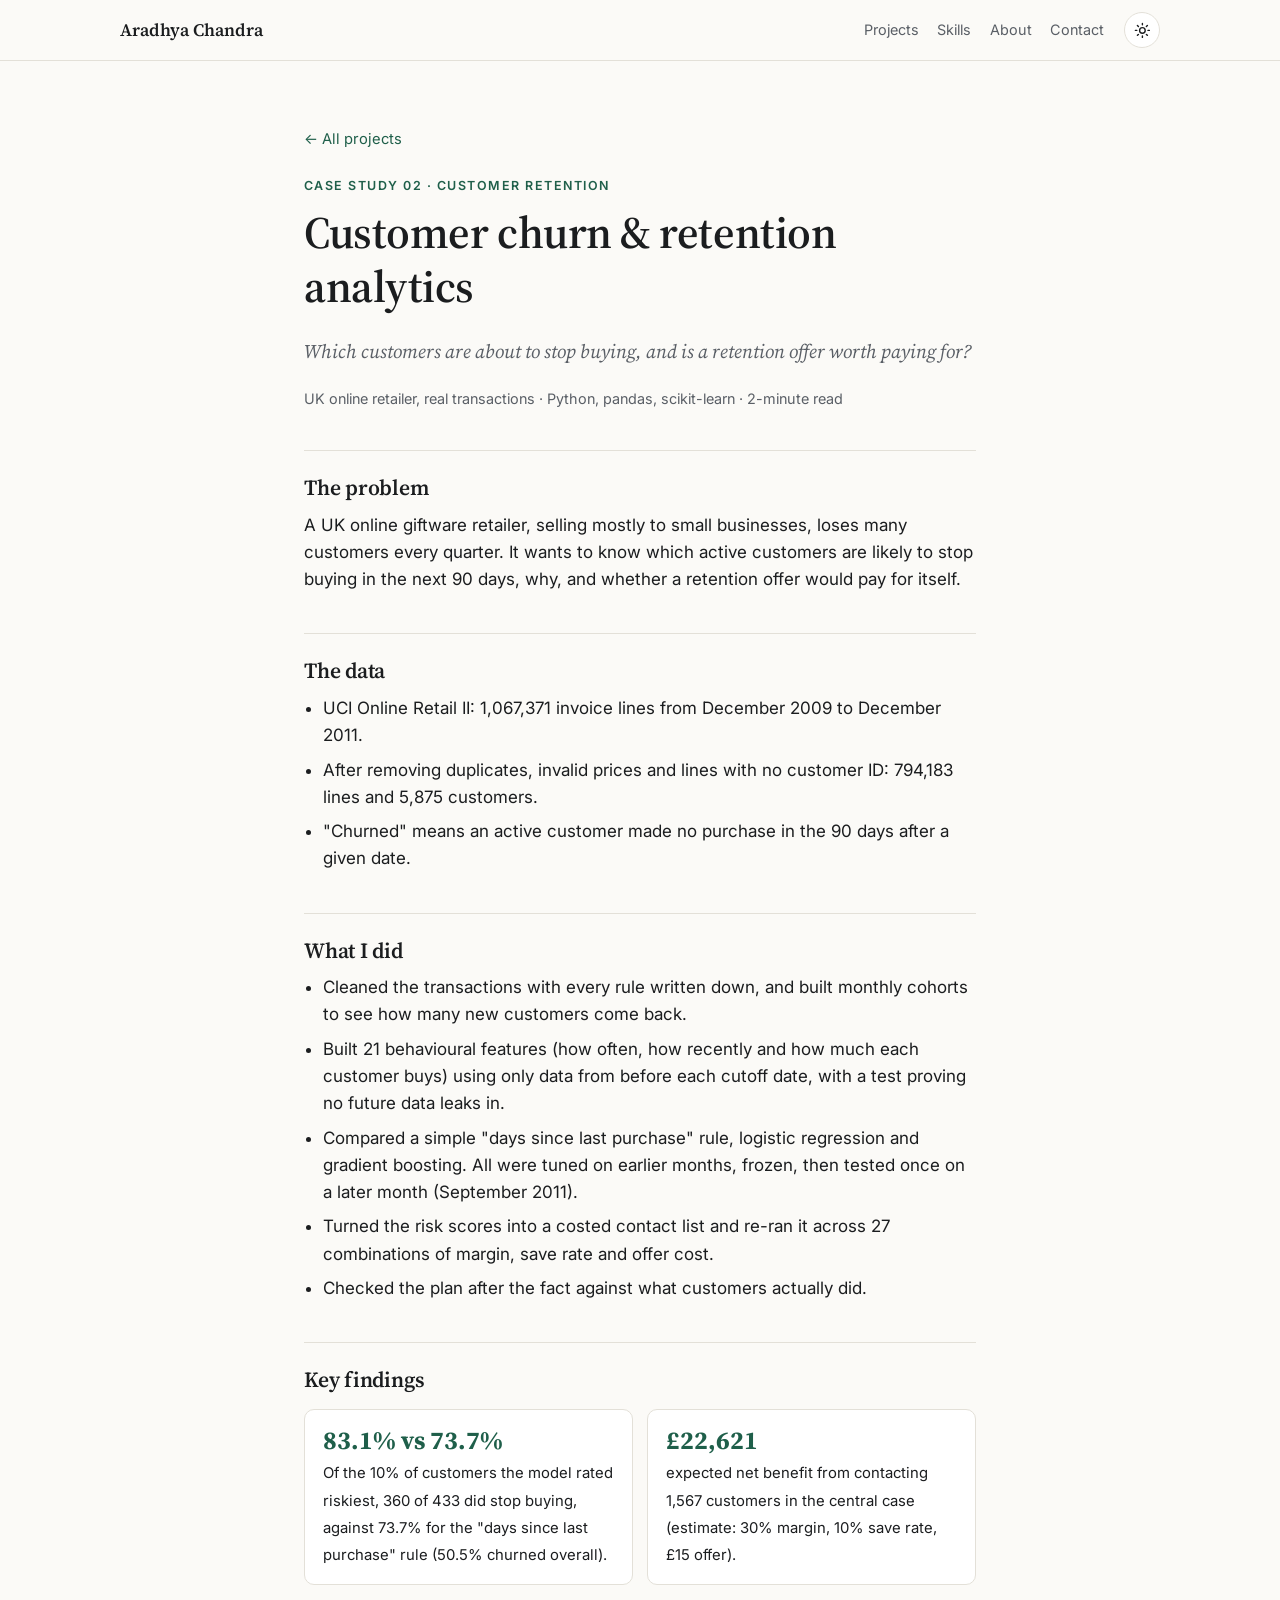
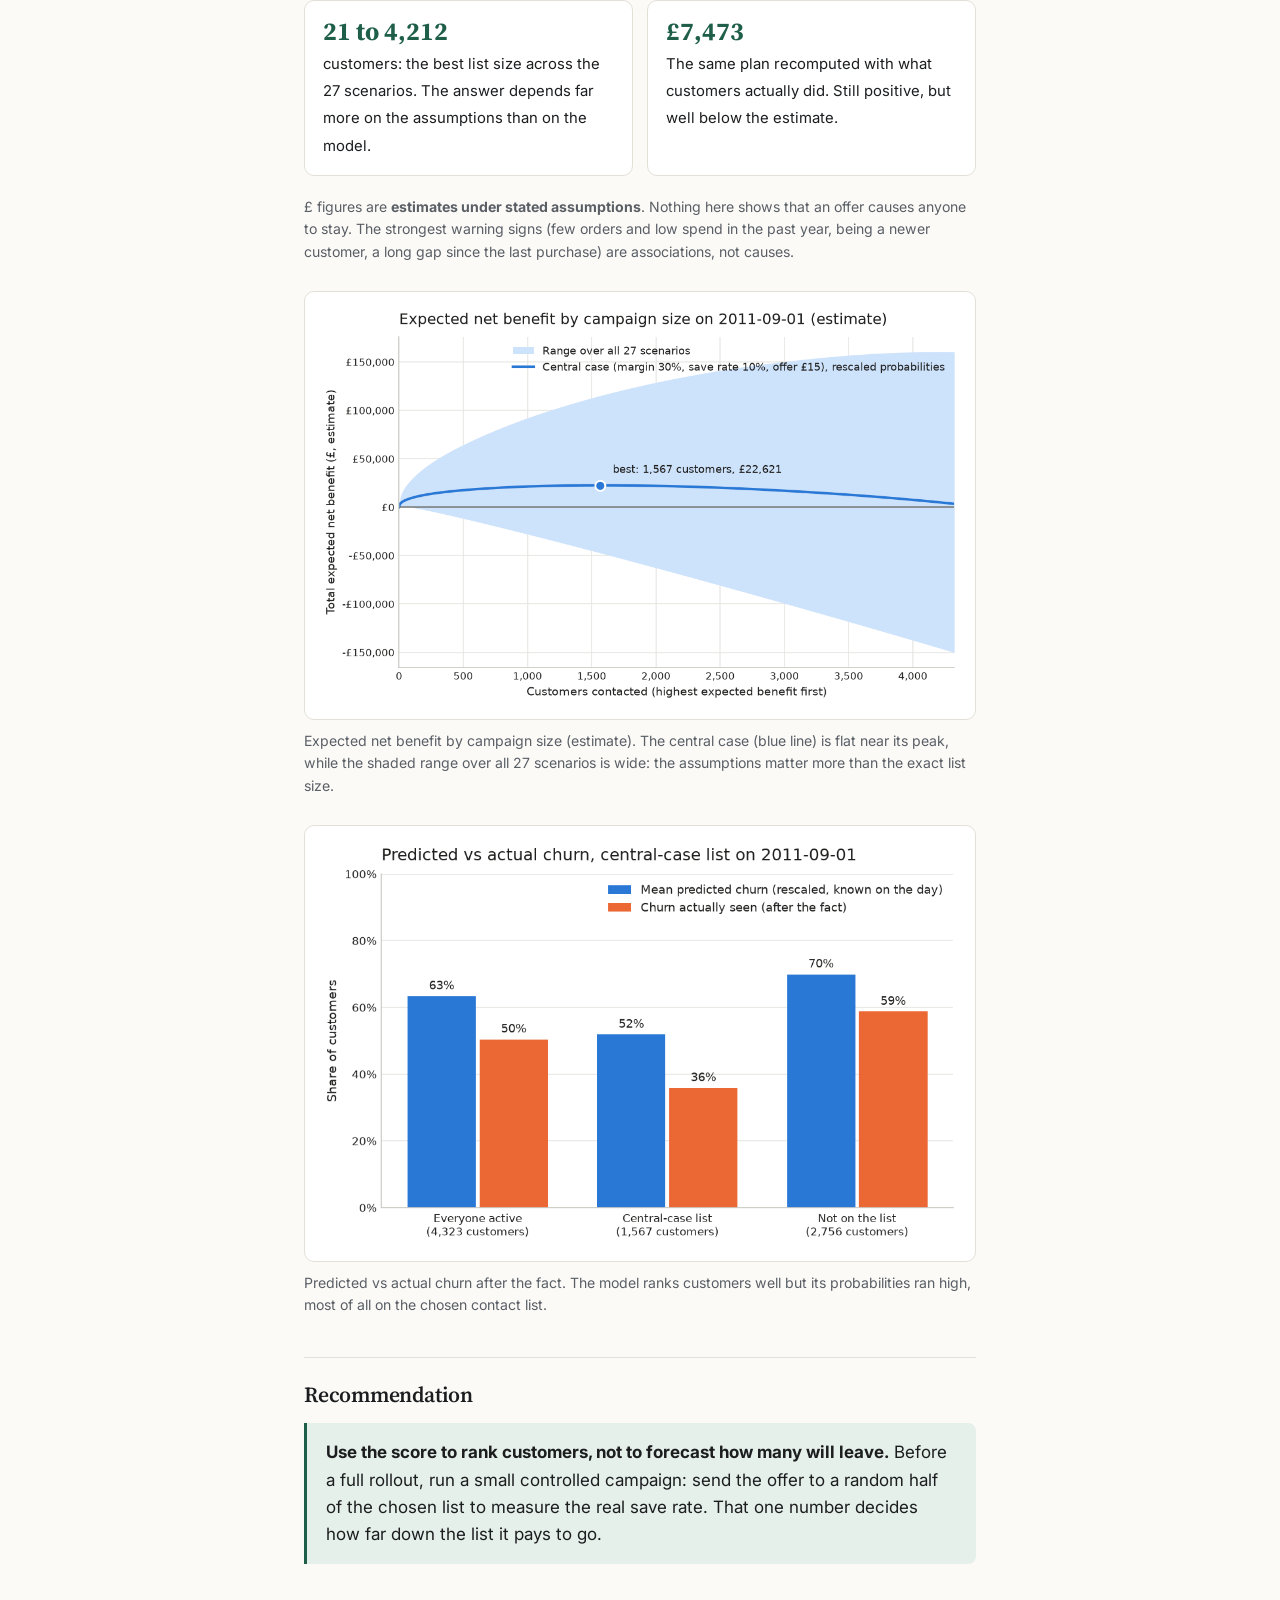
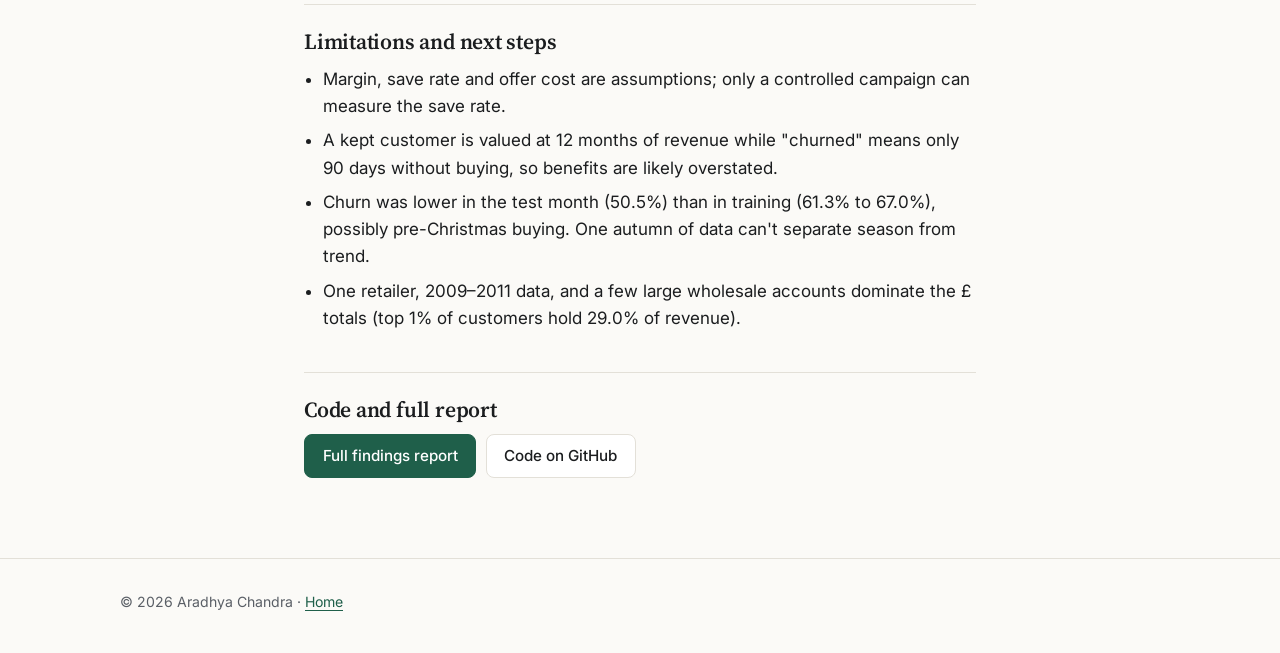
==== projects/customer-churn.html @ ba4d38e4 "Build portfolio site: home page, three case studies, link preview Static HTML/CSS/JS with light/dark" ====
<!doctype html>
<html lang="en">
<head>
  <meta charset="utf-8">
  <meta name="viewport" content="width=device-width, initial-scale=1">
  <title>Customer Churn &amp; Retention · Aradhya Chandra</title>
  <meta name="description" content="Case study: predicting which customers of a UK online retailer stop buying, and costing a retention campaign under stated assumptions.">
  <link rel="canonical" href="https://aradhyachandra.github.io/projects/customer-churn.html">
  <meta property="og:type" content="article">
  <meta property="og:site_name" content="Aradhya Chandra">
  <meta property="og:title" content="Customer churn &amp; retention analytics · Aradhya Chandra">
  <meta property="og:description" content="Which customers are about to stop buying, and is a retention offer worth paying for?">
  <meta property="og:url" content="https://aradhyachandra.github.io/projects/customer-churn.html">
  <meta property="og:image" content="https://aradhyachandra.github.io/assets/img/og-image.png">
  <meta property="og:image:width" content="1200">
  <meta property="og:image:height" content="630">
  <meta name="twitter:card" content="summary_large_image">
  <meta name="twitter:image" content="https://aradhyachandra.github.io/assets/img/og-image.png">
  <link rel="icon" href="/favicon.svg" type="image/svg+xml">
  <link rel="icon" href="/favicon-32.png" sizes="32x32" type="image/png">
  <link rel="apple-touch-icon" href="/apple-touch-icon.png">
  <meta name="theme-color" content="#1f5f4a">
  <link rel="preconnect" href="https://fonts.googleapis.com">
  <link rel="preconnect" href="https://fonts.gstatic.com" crossorigin>
  <link href="https://fonts.googleapis.com/css2?family=Inter:wght@400;500;600&family=Source+Serif+4:ital,opsz,wght@0,8..60,600;1,8..60,400&display=swap" rel="stylesheet">
  <link rel="stylesheet" href="/assets/css/style.css">
  <script src="/assets/js/main.js"></script>
</head>
<body>
<a class="skip" href="#main">Skip to content</a>
<header class="site-header">
  <div class="wrap">
    <a class="brand" href="/">Aradhya Chandra</a>
    <nav class="nav" aria-label="Main">
      <a href="/#projects">Projects</a>
      <a href="/#skills">Skills</a>
      <a href="/#about">About</a>
      <a href="/#contact">Contact</a>
    </nav>
    <button class="theme-toggle" type="button" aria-label="Switch colour theme">
      <svg class="sun" viewBox="0 0 24 24" fill="none" stroke="currentColor" stroke-width="2" stroke-linecap="round" aria-hidden="true"><circle cx="12" cy="12" r="4"/><path d="M12 2v2M12 20v2M4.9 4.9l1.4 1.4M17.7 17.7l1.4 1.4M2 12h2M20 12h2M4.9 19.1l1.4-1.4M17.7 6.3l1.4-1.4"/></svg>
      <svg class="moon" viewBox="0 0 24 24" fill="none" stroke="currentColor" stroke-width="2" stroke-linecap="round" stroke-linejoin="round" aria-hidden="true"><path d="M21 12.8A9 9 0 1 1 11.2 3a7 7 0 0 0 9.8 9.8z"/></svg>
    </button>
  </div>
</header>

<main id="main" class="case">
  <article class="wrap">
    <a class="back" href="/#projects">← All projects</a>
    <p class="eyebrow">Case study 02 · Customer retention</p>
    <h1>Customer churn &amp; retention analytics</h1>
    <p class="question">Which customers are about to stop buying, and is a retention offer worth paying for?</p>
    <p class="meta">UK online retailer, real transactions · Python, pandas, scikit-learn · 2-minute read</p>

    <h2>The problem</h2>
    <p>A UK online giftware retailer, selling mostly to small businesses, loses many customers every quarter. It wants to know which active customers are likely to stop buying in the next 90 days, why, and whether a retention offer would pay for itself.</p>

    <h2>The data</h2>
    <ul>
      <li>UCI Online Retail II: 1,067,371 invoice lines from December 2009 to December 2011.</li>
      <li>After removing duplicates, invalid prices and lines with no customer ID: 794,183 lines and 5,875 customers.</li>
      <li>"Churned" means an active customer made no purchase in the 90 days after a given date.</li>
    </ul>

    <h2>What I did</h2>
    <ul>
      <li>Cleaned the transactions with every rule written down, and built monthly cohorts to see how many new customers come back.</li>
      <li>Built 21 behavioural features (how often, how recently and how much each customer buys) using only data from before each cutoff date, with a test proving no future data leaks in.</li>
      <li>Compared a simple "days since last purchase" rule, logistic regression and gradient boosting. All were tuned on earlier months, frozen, then tested once on a later month (September 2011).</li>
      <li>Turned the risk scores into a costed contact list and re-ran it across 27 combinations of margin, save rate and offer cost.</li>
      <li>Checked the plan after the fact against what customers actually did.</li>
    </ul>

    <h2>Key findings</h2>
    <div class="findings">
      <div class="finding"><strong>83.1% vs 73.7%</strong><span>Of the 10% of customers the model rated riskiest, 360 of 433 did stop buying, against 73.7% for the "days since last purchase" rule (50.5% churned overall).</span></div>
      <div class="finding"><strong>£22,621</strong><span>expected net benefit from contacting 1,567 customers in the central case (estimate: 30% margin, 10% save rate, £15 offer).</span></div>
      <div class="finding"><strong>21 to 4,212</strong><span>customers: the best list size across the 27 scenarios. The answer depends far more on the assumptions than on the model.</span></div>
      <div class="finding"><strong>£7,473</strong><span>The same plan recomputed with what customers actually did. Still positive, but well below the estimate.</span></div>
    </div>
    <p class="note">£ figures are <strong>estimates under stated assumptions</strong>. Nothing here shows that an offer causes anyone to stay. The strongest warning signs (few orders and low spend in the past year, being a newer customer, a long gap since the last purchase) are associations, not causes.</p>

    <figure>
      <a class="frame" href="/assets/img/churn-net-benefit.png" title="Open full-size chart"><img src="/assets/img/churn-net-benefit.png" width="1082" height="675" alt="Line chart of expected net benefit against number of customers contacted. The central case peaks at 1,567 customers and £22,621 and is nearly flat around the peak; a shaded band for all 27 scenarios ranges from about minus £150,000 to plus £160,000." loading="lazy"></a>
      <figcaption>Expected net benefit by campaign size (estimate). The central case (blue line) is flat near its peak, while the shaded range over all 27 scenarios is wide: the assumptions matter more than the exact list size.</figcaption>
    </figure>

    <figure>
      <a class="frame" href="/assets/img/churn-predicted-vs-actual.png" title="Open full-size chart"><img src="/assets/img/churn-predicted-vs-actual.png" width="985" height="626" alt="Bar chart comparing predicted and actual churn. Everyone active: 63% predicted, 50% actual. Central-case contact list: 52% predicted, 36% actual. Not on the list: 70% predicted, 59% actual." loading="lazy"></a>
      <figcaption>Predicted vs actual churn after the fact. The model ranks customers well but its probabilities ran high, most of all on the chosen contact list.</figcaption>
    </figure>

    <h2>Recommendation</h2>
    <div class="callout">
      <p><strong>Use the score to rank customers, not to forecast how many will leave.</strong> Before a full rollout, run a small controlled campaign: send the offer to a random half of the chosen list to measure the real save rate. That one number decides how far down the list it pays to go.</p>
    </div>

    <h2>Limitations and next steps</h2>
    <ul>
      <li>Margin, save rate and offer cost are assumptions; only a controlled campaign can measure the save rate.</li>
      <li>A kept customer is valued at 12 months of revenue while "churned" means only 90 days without buying, so benefits are likely overstated.</li>
      <li>Churn was lower in the test month (50.5%) than in training (61.3% to 67.0%), possibly pre-Christmas buying. One autumn of data can't separate season from trend.</li>
      <li>One retailer, 2009–2011 data, and a few large wholesale accounts dominate the £ totals (top 1% of customers hold 29.0% of revenue).</li>
    </ul>

    <h2>Code and full report</h2>
    <div class="btns">
      <a class="btn btn-primary" href="https://github.com/aradhyachandra/customer-churn/blob/main/docs/REPORT.md" rel="noopener">Full findings report</a>
      <a class="btn" href="https://github.com/aradhyachandra/customer-churn" rel="noopener">Code on GitHub</a>
    </div>
  </article>
</main>

<footer class="site-footer">
  <div class="wrap">
    <p>© <span id="year">2026</span> Aradhya Chandra · <a href="/">Home</a></p>
  </div>
</footer>
</body>
</html>
---- assets/css/style.css ----
/* Aradhya Chandra — portfolio
   Colours live in the tokens below; change --accent to re-theme the site. */

:root {
  --bg: #fbfaf7;
  --surface: #ffffff;
  --text: #1b1d1f;
  --muted: #5a5f66;
  --border: #e3e0d8;
  --accent: #1f5f4a;
  --accent-soft: #e6f0eb;
  --on-accent: #ffffff;
  --shadow: 0 1px 2px rgba(20, 20, 20, .04), 0 4px 16px rgba(20, 20, 20, .04);
  --serif: "Source Serif 4", Georgia, "Times New Roman", serif;
  --sans: "Inter", system-ui, -apple-system, "Segoe UI", Roboto, sans-serif;
  --max: 68rem;
  --read: 42rem;
  color-scheme: light;
}

@media (prefers-color-scheme: dark) {
  :root:not([data-theme="light"]) {
    --bg: #141615;
    --surface: #1c1f1e;
    --text: #ecebe6;
    --muted: #a5aaa6;
    --border: #2f3432;
    --accent: #7fcbaa;
    --accent-soft: #1f2f29;
    --on-accent: #0f1a15;
    --shadow: none;
    color-scheme: dark;
  }
}
:root[data-theme="dark"] {
  --bg: #141615;
  --surface: #1c1f1e;
  --text: #ecebe6;
  --muted: #a5aaa6;
  --border: #2f3432;
  --accent: #7fcbaa;
  --accent-soft: #1f2f29;
  --on-accent: #0f1a15;
  --shadow: none;
  color-scheme: dark;
}

*, *::before, *::after { box-sizing: border-box; }
html { -webkit-text-size-adjust: 100%; scroll-behavior: smooth; scroll-padding-top: 4.5rem; }
@media (prefers-reduced-motion: reduce) { html { scroll-behavior: auto; } }
body {
  margin: 0;
  background: var(--bg);
  color: var(--text);
  font-family: var(--sans);
  font-size: 1.0625rem;
  line-height: 1.6;
  -webkit-font-smoothing: antialiased;
}
img { max-width: 100%; height: auto; display: block; }
a { color: var(--accent); text-underline-offset: .18em; text-decoration-thickness: 1px; }
a:hover { text-decoration-thickness: 2px; }
:focus-visible { outline: 3px solid var(--accent); outline-offset: 3px; border-radius: 4px; }

h1, h2, h3 { font-family: var(--serif); font-weight: 600; line-height: 1.2; letter-spacing: -.01em; margin: 0 0 .5em; }
h1 { font-size: clamp(2.25rem, 7vw, 3.75rem); }
h2 { font-size: clamp(1.6rem, 4.5vw, 2.1rem); }
h3 { font-size: 1.3rem; }
p { margin: 0 0 1em; }

.wrap { max-width: var(--max); margin: 0 auto; padding: 0 1rem; }
@media (min-width: 640px) { .wrap { padding: 0 1.5rem; } }

.skip { position: absolute; left: -999px; top: .5rem; background: var(--surface); padding: .5rem 1rem; z-index: 100; }
.skip:focus { left: .5rem; }

/* ---------- Header ---------- */
.site-header {
  position: sticky; top: 0; z-index: 50;
  background: color-mix(in srgb, var(--bg) 92%, transparent);
  backdrop-filter: saturate(1.4) blur(8px);
  -webkit-backdrop-filter: saturate(1.4) blur(8px);
  border-bottom: 1px solid var(--border);
}
.site-header .wrap { display: flex; align-items: center; gap: .75rem; height: 3.75rem; }
.brand { font-family: var(--serif); font-weight: 600; font-size: 1.1rem; color: var(--text); text-decoration: none; margin-right: auto; white-space: nowrap; }
.nav { display: flex; gap: .15rem; overflow-x: auto; scrollbar-width: none; }
.nav::-webkit-scrollbar { display: none; }
.nav a { color: var(--muted); text-decoration: none; font-size: .9rem; padding: .4rem .5rem; border-radius: 6px; white-space: nowrap; }
.nav a:hover { color: var(--text); background: var(--accent-soft); }
.theme-toggle {
  flex: none; width: 2.25rem; height: 2.25rem; border-radius: 50%;
  border: 1px solid var(--border); background: var(--surface); color: var(--text);
  display: grid; place-items: center; cursor: pointer; padding: 0;
}
.theme-toggle svg { width: 1.05rem; height: 1.05rem; }
.theme-toggle .moon { display: none; }
[data-theme-current="dark"] .theme-toggle .sun { display: none; }
[data-theme-current="dark"] .theme-toggle .moon { display: block; }
@media (max-width: 420px) { .brand { display: none; } .nav { margin-right: auto; } .nav a { padding: .4rem .4rem; font-size: .875rem; } }

/* ---------- Buttons ---------- */
.btns { display: flex; flex-wrap: wrap; gap: .6rem; }
.btn {
  display: inline-flex; align-items: center; gap: .45rem;
  padding: .7rem 1.1rem; min-height: 2.75rem; border-radius: 8px;
  border: 1px solid var(--border); background: var(--surface); color: var(--text);
  font: 500 .95rem/1 var(--sans); text-decoration: none;
}
.btn:hover { border-color: var(--accent); text-decoration: none; }
.btn-primary { background: var(--accent); border-color: var(--accent); color: var(--on-accent); }
.btn-primary:hover { filter: brightness(1.08); }
.btn svg { width: 1rem; height: 1rem; flex: none; }

/* ---------- Sections ---------- */
section { padding: 3.5rem 0; border-top: 1px solid var(--border); }
@media (min-width: 768px) { section { padding: 5rem 0; } }
.eyebrow { font: 600 .78rem/1 var(--sans); letter-spacing: .12em; text-transform: uppercase; color: var(--accent); margin-bottom: .9rem; }
.lede { color: var(--muted); max-width: var(--read); font-size: 1.05rem; }

/* Hero */
.hero { border-top: 0; padding: 3rem 0 3.5rem; }
@media (min-width: 768px) { .hero { padding: 6rem 0 5rem; } }
.hero .wrap { display: grid; gap: 1.75rem; align-items: center; }
@media (min-width: 768px) { .hero .wrap { grid-template-columns: auto 1fr; gap: 3rem; } }
.monogram {
  width: 5.5rem; height: 5.5rem; border-radius: 50%;
  display: grid; place-items: center;
  font: 600 1.9rem/1 var(--serif); color: var(--accent);
  background: var(--accent-soft); border: 1px solid var(--border);
}
@media (min-width: 768px) { .monogram { width: 8.5rem; height: 8.5rem; font-size: 2.9rem; } }
.hero h1 { margin-bottom: .2em; }
.headline { font-family: var(--serif); font-size: clamp(1.3rem, 3.6vw, 1.75rem); line-height: 1.35; margin-bottom: .6rem; max-width: 34rem; }
.subline { color: var(--muted); margin-bottom: 1.6rem; font-size: .98rem; }

/* Project cards */
.cards { display: grid; gap: 1.25rem; margin-top: 2rem; }
@media (min-width: 900px) { .cards { grid-template-columns: repeat(3, 1fr); } }
.card {
  background: var(--surface); border: 1px solid var(--border); border-radius: 12px;
  box-shadow: var(--shadow); padding: 1.5rem; display: flex; flex-direction: column;
}
.card .num { font: 600 .78rem/1 var(--sans); letter-spacing: .12em; text-transform: uppercase; color: var(--muted); margin-bottom: .8rem; }
.card h3 { font-size: 1.25rem; margin-bottom: .75rem; }
.card .question { font-family: var(--serif); font-style: italic; font-size: 1.05rem; color: var(--muted); margin-bottom: 1.1rem; }
.stat { border-left: 3px solid var(--accent); padding-left: .9rem; margin-bottom: 1.1rem; }
.stat strong { display: block; font-family: var(--serif); font-size: 1.9rem; line-height: 1.1; color: var(--accent); margin-bottom: .3rem; }
.stat span { font-size: .95rem; }
.tags { display: flex; flex-wrap: wrap; gap: .4rem; list-style: none; padding: 0; margin: 0 0 1.3rem; }
.tags li { font-size: .78rem; padding: .2rem .55rem; border-radius: 999px; background: var(--accent-soft); color: var(--text); }
.card-links { display: flex; flex-wrap: wrap; gap: 1.1rem; margin-top: auto; font-weight: 500; font-size: .95rem; }

/* Experience */
.timeline { list-style: none; margin: 2rem 0 0; padding: 0; max-width: var(--read); }
.timeline li { padding: 1.25rem 0; border-bottom: 1px solid var(--border); }
.timeline li:first-child { padding-top: 0; }
.timeline .role { font-weight: 600; }
.timeline .when { color: var(--muted); font-size: .9rem; display: block; margin-bottom: .35rem; }
.timeline p { margin: 0; color: var(--text); }

/* Skills */
.skills { display: grid; gap: 1.5rem 2.5rem; margin-top: 2rem; }
@media (min-width: 640px) { .skills { grid-template-columns: repeat(2, 1fr); } }
.skills h3 { font-family: var(--sans); font-size: .95rem; font-weight: 600; margin-bottom: .35rem; }
.skills p { color: var(--muted); margin: 0; }

/* About */
.about { display: grid; gap: 2rem; }
@media (min-width: 900px) { .about { grid-template-columns: 1.6fr 1fr; gap: 4rem; } }
.about-text p { max-width: var(--read); }
.edu { background: var(--surface); border: 1px solid var(--border); border-radius: 12px; padding: 1.4rem; align-self: start; }
.edu dt { font-size: .8rem; text-transform: uppercase; letter-spacing: .1em; color: var(--muted); }
.edu dd { margin: 0 0 .9rem; }
.edu dd:last-child { margin-bottom: 0; }

/* Contact */
.contact p { max-width: var(--read); }
.site-footer { border-top: 1px solid var(--border); padding: 2rem 0 2.5rem; color: var(--muted); font-size: .88rem; }
.site-footer p { margin: 0; }

/* ---------- Case-study pages ---------- */
.case { padding: 2.5rem 0 4rem; }
@media (min-width: 768px) { .case { padding: 4rem 0 5rem; } }
.case .wrap { max-width: calc(var(--read) + 3rem); }
.back { display: inline-block; font-size: .92rem; margin-bottom: 1.75rem; text-decoration: none; }
.back:hover { text-decoration: underline; }
.case h1 { font-size: clamp(1.9rem, 6vw, 2.8rem); }
.case .question { font-family: var(--serif); font-style: italic; font-size: 1.2rem; color: var(--muted); margin-bottom: 1.25rem; }
.meta { color: var(--muted); font-size: .9rem; margin-bottom: 2rem; }
.case h2 { font-size: 1.35rem; margin-top: 2.5rem; padding-top: 1.5rem; border-top: 1px solid var(--border); }
.case ul { padding-left: 1.2rem; margin: 0 0 1em; }
.case li { margin-bottom: .45rem; }
.findings { display: grid; gap: .9rem; margin: 1rem 0 1.25rem; }
@media (min-width: 640px) { .findings { grid-template-columns: repeat(2, 1fr); } }
.finding { background: var(--surface); border: 1px solid var(--border); border-radius: 10px; padding: 1rem 1.1rem; }
.finding strong { display: block; font-family: var(--serif); font-size: 1.6rem; line-height: 1.15; color: var(--accent); margin-bottom: .25rem; }
.finding span { font-size: .93rem; }
.callout { background: var(--accent-soft); border-left: 3px solid var(--accent); padding: 1rem 1.2rem; border-radius: 0 8px 8px 0; margin: 1rem 0; }
.callout p:last-child { margin: 0; }
.note { font-size: .88rem; color: var(--muted); }
figure { margin: 1.75rem 0; }
figure .frame { background: #ffffff; border: 1px solid var(--border); border-radius: 10px; padding: .75rem; }
figcaption { font-size: .88rem; color: var(--muted); margin-top: .6rem; }
a.frame { display: block; }
a.frame:hover { border-color: var(--accent); }
figcaption::after { content: " Tap the chart to enlarge."; }
@media (min-width: 900px) { figcaption::after { content: ""; } }
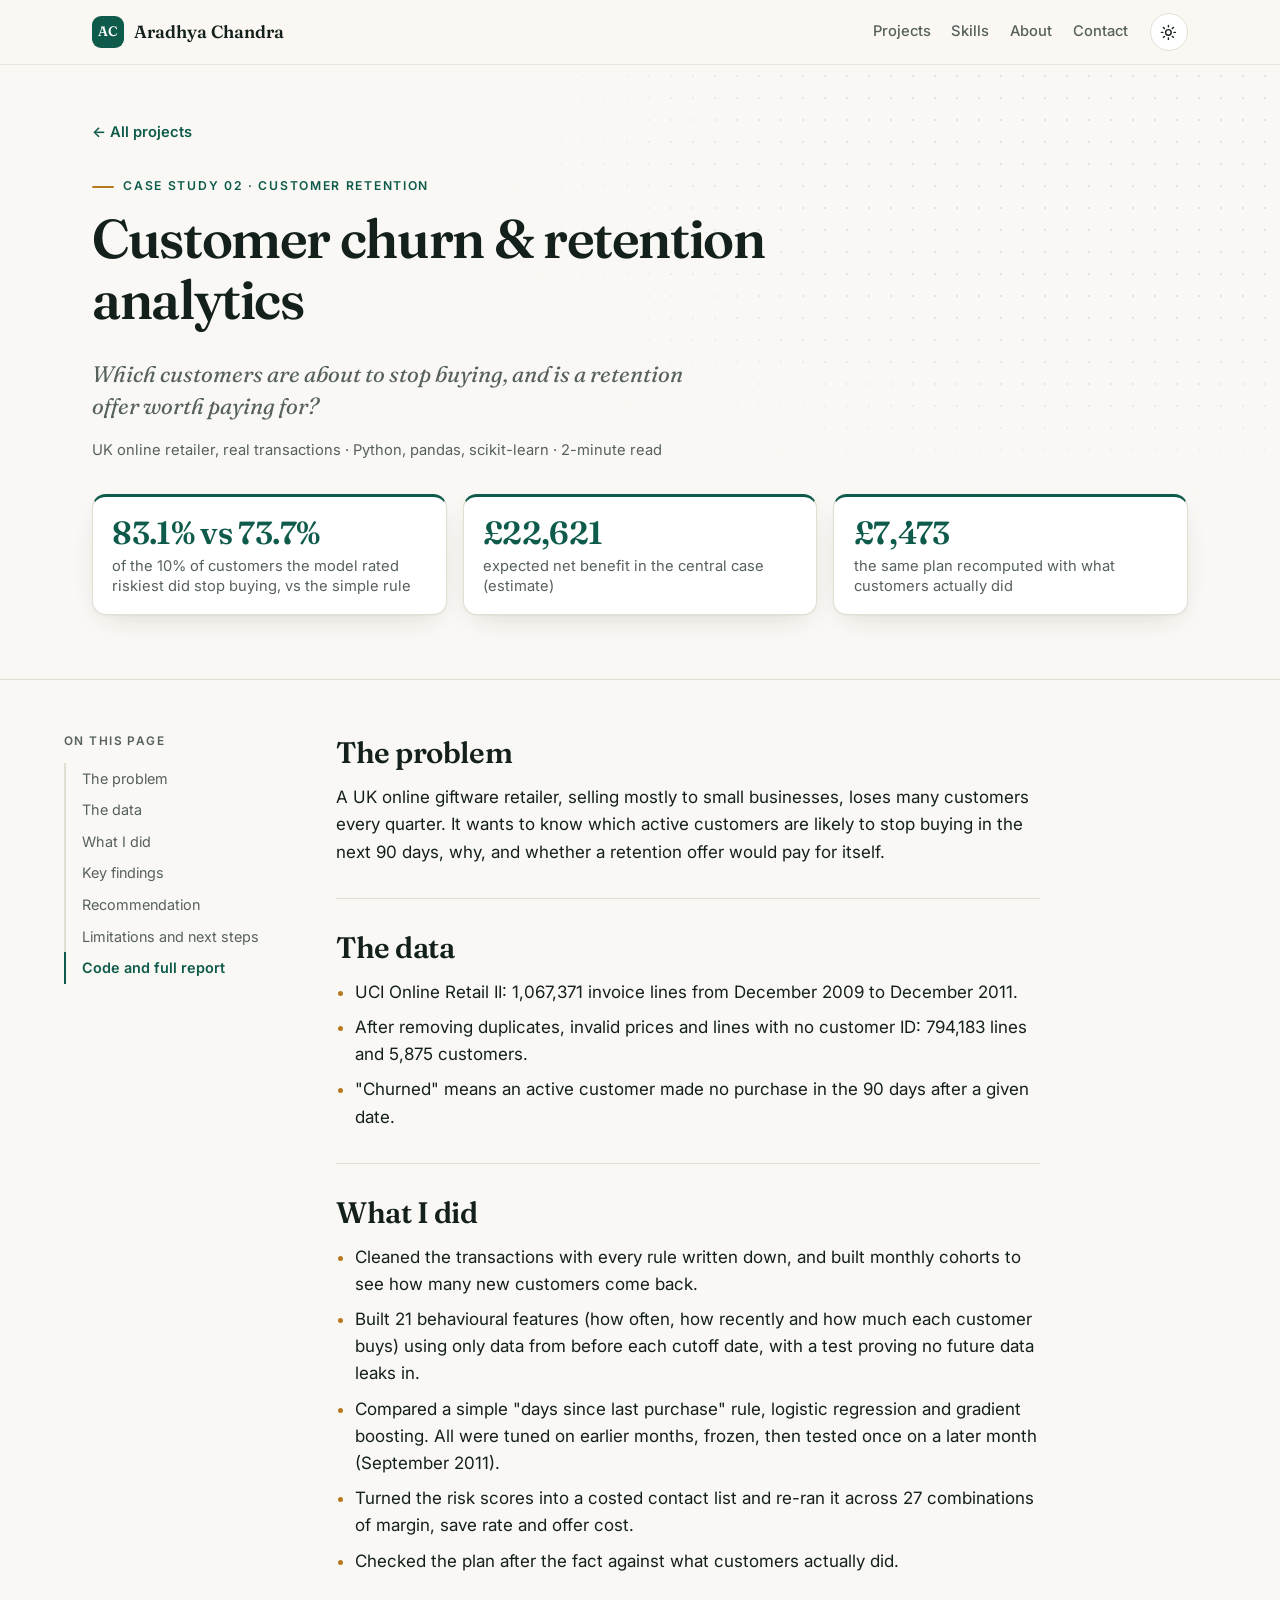
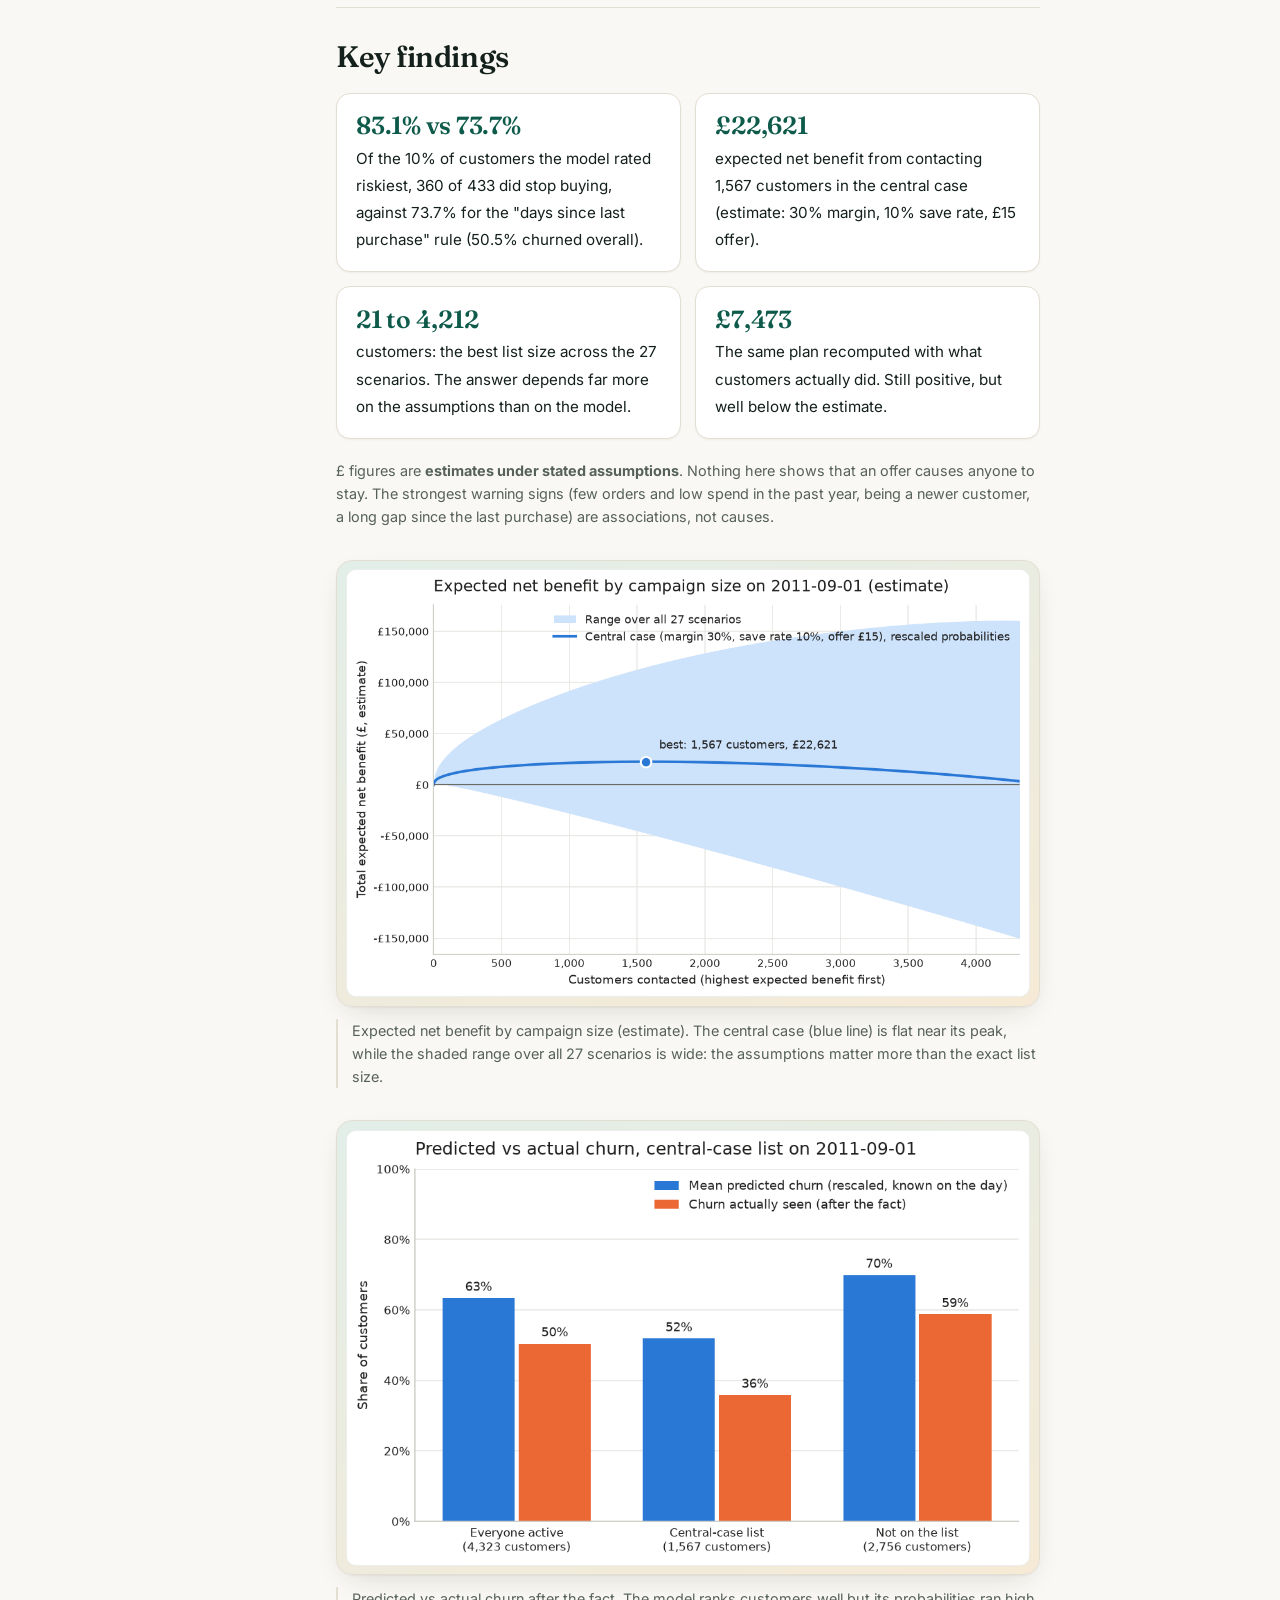
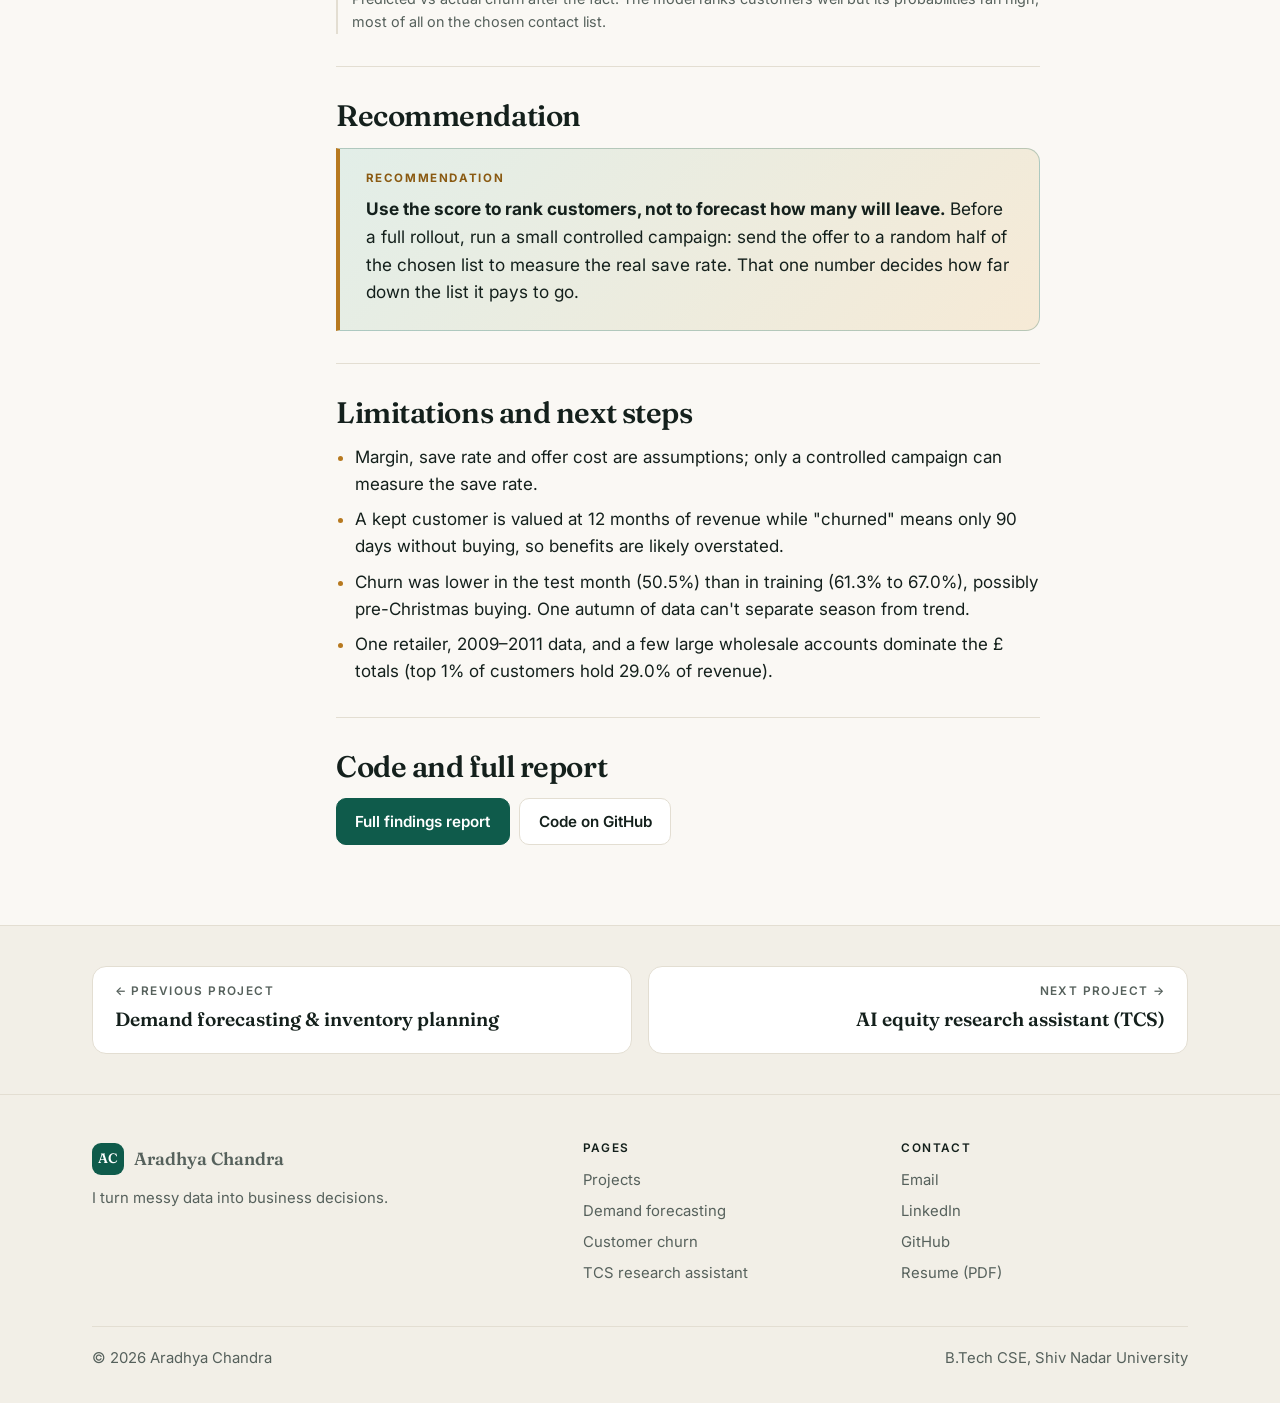
==== commit 696a99f3: "Redesign site: results-led hero, project feature rows, case-study layout - Hero with a headline-resu" ====
--- a/projects/customer-churn.html
+++ b/projects/customer-churn.html
@@ -19,10 +19,10 @@
   <link rel="icon" href="/favicon.svg" type="image/svg+xml">
   <link rel="icon" href="/favicon-32.png" sizes="32x32" type="image/png">
   <link rel="apple-touch-icon" href="/apple-touch-icon.png">
-  <meta name="theme-color" content="#1f5f4a">
+  <meta name="theme-color" content="#0f5b4b">
   <link rel="preconnect" href="https://fonts.googleapis.com">
   <link rel="preconnect" href="https://fonts.gstatic.com" crossorigin>
-  <link href="https://fonts.googleapis.com/css2?family=Inter:wght@400;500;600&family=Source+Serif+4:ital,opsz,wght@0,8..60,600;1,8..60,400&display=swap" rel="stylesheet">
+  <link href="https://fonts.googleapis.com/css2?family=Fraunces:ital,wght@0,500;0,600;1,400&family=Inter:wght@400;500;600;700&display=swap" rel="stylesheet">
   <link rel="stylesheet" href="/assets/css/style.css">
   <script src="/assets/js/main.js"></script>
 </head>
@@ -30,7 +30,7 @@
 <a class="skip" href="#main">Skip to content</a>
 <header class="site-header">
   <div class="wrap">
-    <a class="brand" href="/">Aradhya Chandra</a>
+    <a class="brand" href="/"><span class="brand-mark" aria-hidden="true">AC</span><span class="brand-name">Aradhya Chandra</span></a>
     <nav class="nav" aria-label="Main">
       <a href="/#projects">Projects</a>
       <a href="/#skills">Skills</a>
@@ -44,35 +44,62 @@
   </div>
 </header>
 
-<main id="main" class="case">
-  <article class="wrap">
-    <a class="back" href="/#projects">← All projects</a>
-    <p class="eyebrow">Case study 02 · Customer retention</p>
-    <h1>Customer churn &amp; retention analytics</h1>
-    <p class="question">Which customers are about to stop buying, and is a retention offer worth paying for?</p>
-    <p class="meta">UK online retailer, real transactions · Python, pandas, scikit-learn · 2-minute read</p>
+<main id="main">
+  <section class="cs-hero" aria-labelledby="cs-title">
+    <div class="wrap">
+      <a class="back" href="/#projects">← All projects</a>
+      <p class="eyebrow">Case study 02 · Customer retention</p>
+      <h1 id="cs-title">Customer churn &amp; retention analytics</h1>
+      <p class="question">Which customers are about to stop buying, and is a retention offer worth paying for?</p>
+      <p class="meta">UK online retailer, real transactions · Python, pandas, scikit-learn · 2-minute read</p>
+      <div class="cs-kpis">
+        <div class="cs-kpi"><strong>83.1% vs 73.7%</strong><span>of the 10% of customers the model rated riskiest did stop buying, vs the simple rule</span></div>
+        <div class="cs-kpi"><strong>£22,621</strong><span>expected net benefit in the central case (estimate)</span></div>
+        <div class="cs-kpi"><strong>£7,473</strong><span>the same plan recomputed with what customers actually did</span></div>
+      </div>
+    </div>
+  </section>
 
-    <h2>The problem</h2>
-    <p>A UK online giftware retailer, selling mostly to small businesses, loses many customers every quarter. It wants to know which active customers are likely to stop buying in the next 90 days, why, and whether a retention offer would pay for itself.</p>
-
-    <h2>The data</h2>
-    <ul>
+  <div class="wrap cs-layout">
+    <nav class="toc" aria-label="On this page">
+      <p>On this page</p>
+      <ol>
+          <li><a href="#the-problem">The problem</a></li>
+          <li><a href="#the-data">The data</a></li>
+          <li><a href="#what-i-did">What I did</a></li>
+          <li><a href="#key-findings">Key findings</a></li>
+          <li><a href="#recommendation">Recommendation</a></li>
+          <li><a href="#limitations-and-next-steps">Limitations and next steps</a></li>
+          <li><a href="#code-and-full-report">Code and full report</a></li>
+      </ol>
+    </nav>
+    <article class="cs-body">
+      
+      <section class="cs-section" id="the-problem" aria-labelledby="the-problem-h">
+        <h2 id="the-problem-h">The problem</h2>
+        <p>A UK online giftware retailer, selling mostly to small businesses, loses many customers every quarter. It wants to know which active customers are likely to stop buying in the next 90 days, why, and whether a retention offer would pay for itself.</p>
+      </section>
+      <section class="cs-section" id="the-data" aria-labelledby="the-data-h">
+        <h2 id="the-data-h">The data</h2>
+        <ul>
       <li>UCI Online Retail II: 1,067,371 invoice lines from December 2009 to December 2011.</li>
       <li>After removing duplicates, invalid prices and lines with no customer ID: 794,183 lines and 5,875 customers.</li>
       <li>"Churned" means an active customer made no purchase in the 90 days after a given date.</li>
     </ul>
-
-    <h2>What I did</h2>
-    <ul>
+      </section>
+      <section class="cs-section" id="what-i-did" aria-labelledby="what-i-did-h">
+        <h2 id="what-i-did-h">What I did</h2>
+        <ul>
       <li>Cleaned the transactions with every rule written down, and built monthly cohorts to see how many new customers come back.</li>
       <li>Built 21 behavioural features (how often, how recently and how much each customer buys) using only data from before each cutoff date, with a test proving no future data leaks in.</li>
       <li>Compared a simple "days since last purchase" rule, logistic regression and gradient boosting. All were tuned on earlier months, frozen, then tested once on a later month (September 2011).</li>
       <li>Turned the risk scores into a costed contact list and re-ran it across 27 combinations of margin, save rate and offer cost.</li>
       <li>Checked the plan after the fact against what customers actually did.</li>
     </ul>
-
-    <h2>Key findings</h2>
-    <div class="findings">
+      </section>
+      <section class="cs-section" id="key-findings" aria-labelledby="key-findings-h">
+        <h2 id="key-findings-h">Key findings</h2>
+        <div class="findings">
       <div class="finding"><strong>83.1% vs 73.7%</strong><span>Of the 10% of customers the model rated riskiest, 360 of 433 did stop buying, against 73.7% for the "days since last purchase" rule (50.5% churned overall).</span></div>
       <div class="finding"><strong>£22,621</strong><span>expected net benefit from contacting 1,567 customers in the central case (estimate: 30% margin, 10% save rate, £15 offer).</span></div>
       <div class="finding"><strong>21 to 4,212</strong><span>customers: the best list size across the 27 scenarios. The answer depends far more on the assumptions than on the model.</span></div>
@@ -89,31 +116,70 @@
       <a class="frame" href="/assets/img/churn-predicted-vs-actual.png" title="Open full-size chart"><img src="/assets/img/churn-predicted-vs-actual.png" width="985" height="626" alt="Bar chart comparing predicted and actual churn. Everyone active: 63% predicted, 50% actual. Central-case contact list: 52% predicted, 36% actual. Not on the list: 70% predicted, 59% actual." loading="lazy"></a>
       <figcaption>Predicted vs actual churn after the fact. The model ranks customers well but its probabilities ran high, most of all on the chosen contact list.</figcaption>
     </figure>
-
-    <h2>Recommendation</h2>
-    <div class="callout">
+      </section>
+      <section class="cs-section" id="recommendation" aria-labelledby="recommendation-h">
+        <h2 id="recommendation-h">Recommendation</h2>
+        <div class="callout callout-rec">
       <p><strong>Use the score to rank customers, not to forecast how many will leave.</strong> Before a full rollout, run a small controlled campaign: send the offer to a random half of the chosen list to measure the real save rate. That one number decides how far down the list it pays to go.</p>
     </div>
-
-    <h2>Limitations and next steps</h2>
-    <ul>
+      </section>
+      <section class="cs-section" id="limitations-and-next-steps" aria-labelledby="limitations-and-next-steps-h">
+        <h2 id="limitations-and-next-steps-h">Limitations and next steps</h2>
+        <ul>
       <li>Margin, save rate and offer cost are assumptions; only a controlled campaign can measure the save rate.</li>
       <li>A kept customer is valued at 12 months of revenue while "churned" means only 90 days without buying, so benefits are likely overstated.</li>
       <li>Churn was lower in the test month (50.5%) than in training (61.3% to 67.0%), possibly pre-Christmas buying. One autumn of data can't separate season from trend.</li>
       <li>One retailer, 2009–2011 data, and a few large wholesale accounts dominate the £ totals (top 1% of customers hold 29.0% of revenue).</li>
     </ul>
-
-    <h2>Code and full report</h2>
-    <div class="btns">
+      </section>
+      <section class="cs-section" id="code-and-full-report" aria-labelledby="code-and-full-report-h">
+        <h2 id="code-and-full-report-h">Code and full report</h2>
+        <div class="btns">
       <a class="btn btn-primary" href="https://github.com/aradhyachandra/customer-churn/blob/main/docs/REPORT.md" rel="noopener">Full findings report</a>
       <a class="btn" href="https://github.com/aradhyachandra/customer-churn" rel="noopener">Code on GitHub</a>
     </div>
-  </article>
+      </section>
+    </article>
+  </div>
+
+  <nav class="next-wrap" aria-label="More projects">
+    <div class="wrap next-grid">
+      <a class="next-card" href="/projects/demand-forecasting.html"><small>← Previous project</small><span>Demand forecasting &amp; inventory planning</span></a>
+      <a class="next-card next" href="/projects/tcs-research-assistant.html"><small>Next project →</small><span>AI equity research assistant (TCS)</span></a>
+    </div>
+  </nav>
 </main>
 
 <footer class="site-footer">
   <div class="wrap">
-    <p>© <span id="year">2026</span> Aradhya Chandra · <a href="/">Home</a></p>
+    <div class="foot-grid">
+      <div class="foot-brand">
+        <a class="brand" href="/"><span class="brand-mark" aria-hidden="true">AC</span>Aradhya Chandra</a>
+        <p>I turn messy data into business decisions.</p>
+      </div>
+      <nav aria-labelledby="foot-pages">
+        <h2 id="foot-pages">Pages</h2>
+        <ul>
+          <li><a href="/#projects">Projects</a></li>
+          <li><a href="/projects/demand-forecasting.html">Demand forecasting</a></li>
+          <li><a href="/projects/customer-churn.html">Customer churn</a></li>
+          <li><a href="/projects/tcs-research-assistant.html">TCS research assistant</a></li>
+        </ul>
+      </nav>
+      <div>
+        <h2>Contact</h2>
+        <ul>
+          <li><a href="mailto:aradhyachandra5@gmail.com">Email</a></li>
+          <li><a href="https://www.linkedin.com/in/aradhya-chandra-41390a30b" rel="noopener">LinkedIn</a></li>
+          <li><a href="https://github.com/aradhyachandra" rel="noopener">GitHub</a></li>
+          <li><a href="/resume/Aradhya_Chandra_Resume.pdf">Resume (PDF)</a></li>
+        </ul>
+      </div>
+    </div>
+    <div class="foot-base">
+      <p>© <span id="year">2026</span> Aradhya Chandra</p>
+      <p>B.Tech CSE, Shiv Nadar University</p>
+    </div>
   </div>
 </footer>
 </body>
--- a/assets/css/style.css
+++ b/assets/css/style.css
@@ -1,208 +1,430 @@
 /* Aradhya Chandra — portfolio
-   Colours live in the tokens below; change --accent to re-theme the site. */
+   Design tokens first. Change --accent / --gold to re-theme the whole site. */
 
 :root {
-  --bg: #fbfaf7;
+  --bg: #faf8f4;
+  --bg-alt: #f2efe7;
   --surface: #ffffff;
-  --text: #1b1d1f;
-  --muted: #5a5f66;
-  --border: #e3e0d8;
-  --accent: #1f5f4a;
-  --accent-soft: #e6f0eb;
+  --ink: #14201c;
+  --muted: #56615c;
+  --border: #e3ded2;
+  --accent: #0f5b4b;
+  --accent-hover: #0b4a3d;
+  --accent-soft: #e2eee8;
   --on-accent: #ffffff;
-  --shadow: 0 1px 2px rgba(20, 20, 20, .04), 0 4px 16px rgba(20, 20, 20, .04);
-  --serif: "Source Serif 4", Georgia, "Times New Roman", serif;
+  --gold: #b7791f;          /* secondary tint: decoration only */
+  --gold-soft: #f6ead6;
+  --gold-ink: #8a5a12;      /* ochre for text: AA on light backgrounds */
+  --dot: rgba(15, 91, 75, .13);
+  --band: #0f2a23;          /* contact band */
+  --band-ink: #f1eee6;
+  --band-muted: #b9c6bf;
+  --shadow-sm: 0 1px 2px rgba(20, 32, 28, .05);
+  --shadow: 0 1px 2px rgba(20, 32, 28, .04), 0 10px 30px -12px rgba(20, 32, 28, .18);
+  --shadow-lg: 0 2px 4px rgba(20, 32, 28, .04), 0 24px 48px -20px rgba(20, 32, 28, .28);
+  --display: "Fraunces", Georgia, "Times New Roman", serif;
   --sans: "Inter", system-ui, -apple-system, "Segoe UI", Roboto, sans-serif;
-  --max: 68rem;
+  --max: 72rem;
   --read: 42rem;
+  --radius: 14px;
   color-scheme: light;
 }
 
 @media (prefers-color-scheme: dark) {
   :root:not([data-theme="light"]) {
-    --bg: #141615;
-    --surface: #1c1f1e;
-    --text: #ecebe6;
-    --muted: #a5aaa6;
-    --border: #2f3432;
-    --accent: #7fcbaa;
-    --accent-soft: #1f2f29;
-    --on-accent: #0f1a15;
-    --shadow: none;
+    --bg: #0f1513; --bg-alt: #131b18; --surface: #18211e; --ink: #e8eeeb; --muted: #a2aea8;
+    --border: #27322e; --accent: #6ccba9; --accent-hover: #8adbbd; --accent-soft: #173029;
+    --on-accent: #0b1a15; --gold: #e3b260; --gold-ink: #e3b260; --gold-soft: #2c2416; --dot: rgba(108, 203, 169, .10);
+    --band: #10372d; --band-ink: #eef3f0; --band-muted: #b5c9c0;
+    --shadow-sm: none; --shadow: 0 0 0 1px rgba(255,255,255,.02); --shadow-lg: 0 20px 40px -20px rgba(0,0,0,.6);
     color-scheme: dark;
   }
 }
 :root[data-theme="dark"] {
-  --bg: #141615;
-  --surface: #1c1f1e;
-  --text: #ecebe6;
-  --muted: #a5aaa6;
-  --border: #2f3432;
-  --accent: #7fcbaa;
-  --accent-soft: #1f2f29;
-  --on-accent: #0f1a15;
-  --shadow: none;
+  --bg: #0f1513; --bg-alt: #131b18; --surface: #18211e; --ink: #e8eeeb; --muted: #a2aea8;
+  --border: #27322e; --accent: #6ccba9; --accent-hover: #8adbbd; --accent-soft: #173029;
+  --on-accent: #0b1a15; --gold: #e3b260; --gold-ink: #e3b260; --gold-soft: #2c2416; --dot: rgba(108, 203, 169, .10);
+  --band: #10372d; --band-ink: #eef3f0; --band-muted: #b5c9c0;
+  --shadow-sm: none; --shadow: 0 0 0 1px rgba(255,255,255,.02); --shadow-lg: 0 20px 40px -20px rgba(0,0,0,.6);
   color-scheme: dark;
 }
 
+/* ---------- Base ---------- */
 *, *::before, *::after { box-sizing: border-box; }
-html { -webkit-text-size-adjust: 100%; scroll-behavior: smooth; scroll-padding-top: 4.5rem; }
-@media (prefers-reduced-motion: reduce) { html { scroll-behavior: auto; } }
+html { -webkit-text-size-adjust: 100%; scroll-behavior: smooth; scroll-padding-top: 5rem; }
 body {
-  margin: 0;
-  background: var(--bg);
-  color: var(--text);
-  font-family: var(--sans);
-  font-size: 1.0625rem;
-  line-height: 1.6;
-  -webkit-font-smoothing: antialiased;
+  margin: 0; background: var(--bg); color: var(--ink);
+  font-family: var(--sans); font-size: 1.0625rem; line-height: 1.6;
+  -webkit-font-smoothing: antialiased; text-rendering: optimizeLegibility;
 }
 img { max-width: 100%; height: auto; display: block; }
-a { color: var(--accent); text-underline-offset: .18em; text-decoration-thickness: 1px; }
-a:hover { text-decoration-thickness: 2px; }
-:focus-visible { outline: 3px solid var(--accent); outline-offset: 3px; border-radius: 4px; }
-
-h1, h2, h3 { font-family: var(--serif); font-weight: 600; line-height: 1.2; letter-spacing: -.01em; margin: 0 0 .5em; }
-h1 { font-size: clamp(2.25rem, 7vw, 3.75rem); }
-h2 { font-size: clamp(1.6rem, 4.5vw, 2.1rem); }
-h3 { font-size: 1.3rem; }
+a { color: var(--accent); text-underline-offset: .2em; text-decoration-thickness: 1px; }
+a:hover { color: var(--accent-hover); text-decoration-thickness: 2px; }
+:focus-visible { outline: 3px solid var(--accent); outline-offset: 3px; border-radius: 6px; }
+h1, h2, h3 { font-family: var(--display); font-weight: 600; line-height: 1.12; letter-spacing: -.015em; margin: 0 0 .5em; font-variation-settings: "SOFT" 0, "WONK" 0; }
+h1 { font-size: clamp(2.6rem, 8vw, 3.9rem); letter-spacing: -.025em; }
+h2 { font-size: clamp(1.85rem, 5vw, 2.75rem); }
+h3 { font-size: clamp(1.35rem, 3.4vw, 1.7rem); }
 p { margin: 0 0 1em; }
+.num-font { font-variant-numeric: lining-nums tabular-nums; }
 
 .wrap { max-width: var(--max); margin: 0 auto; padding: 0 1rem; }
-@media (min-width: 640px) { .wrap { padding: 0 1.5rem; } }
-
-.skip { position: absolute; left: -999px; top: .5rem; background: var(--surface); padding: .5rem 1rem; z-index: 100; }
+@media (min-width: 640px) { .wrap { padding: 0 1.75rem; } }
+
+.skip { position: absolute; left: -999px; top: .5rem; background: var(--surface); color: var(--ink); padding: .6rem 1rem; z-index: 100; border-radius: 8px; }
 .skip:focus { left: .5rem; }
+
+.eyebrow {
+  display: inline-flex; align-items: center; gap: .55rem;
+  font: 600 .76rem/1 var(--sans); letter-spacing: .14em; text-transform: uppercase;
+  color: var(--accent); margin: 0 0 1rem;
+}
+.eyebrow::before { content: ""; width: 1.4rem; height: 2px; background: var(--gold); border-radius: 2px; }
+.lede { color: var(--muted); max-width: var(--read); font-size: 1.1rem; }
 
 /* ---------- Header ---------- */
 .site-header {
   position: sticky; top: 0; z-index: 50;
-  background: color-mix(in srgb, var(--bg) 92%, transparent);
-  backdrop-filter: saturate(1.4) blur(8px);
-  -webkit-backdrop-filter: saturate(1.4) blur(8px);
-  border-bottom: 1px solid var(--border);
-}
-.site-header .wrap { display: flex; align-items: center; gap: .75rem; height: 3.75rem; }
-.brand { font-family: var(--serif); font-weight: 600; font-size: 1.1rem; color: var(--text); text-decoration: none; margin-right: auto; white-space: nowrap; }
-.nav { display: flex; gap: .15rem; overflow-x: auto; scrollbar-width: none; }
+  background: color-mix(in srgb, var(--bg) 82%, transparent);
+  backdrop-filter: saturate(1.5) blur(12px); -webkit-backdrop-filter: saturate(1.5) blur(12px);
+  border-bottom: 1px solid color-mix(in srgb, var(--border) 70%, transparent);
+}
+.site-header .wrap { display: flex; align-items: center; gap: .75rem; height: 4rem; }
+.brand { display: inline-flex; align-items: center; gap: .6rem; font-family: var(--display); font-weight: 600; font-size: 1.1rem; color: var(--ink); text-decoration: none; margin-right: auto; white-space: nowrap; }
+.brand:hover { color: var(--ink); }
+.brand-mark {
+  width: 2rem; height: 2rem; border-radius: 9px; display: grid; place-items: center;
+  background: var(--accent); color: var(--on-accent); font: 600 .85rem/1 var(--display); letter-spacing: .02em;
+}
+.nav { display: flex; gap: .1rem; overflow-x: auto; scrollbar-width: none; }
 .nav::-webkit-scrollbar { display: none; }
-.nav a { color: var(--muted); text-decoration: none; font-size: .9rem; padding: .4rem .5rem; border-radius: 6px; white-space: nowrap; }
-.nav a:hover { color: var(--text); background: var(--accent-soft); }
+.nav a {
+  position: relative; color: var(--muted); text-decoration: none; font-size: .92rem; font-weight: 500;
+  padding: .45rem .6rem; border-radius: 8px; white-space: nowrap;
+}
+.nav a:hover { color: var(--ink); background: var(--accent-soft); }
+.nav a.active { color: var(--accent); }
+.nav a.active::after { content: ""; position: absolute; left: .6rem; right: .6rem; bottom: .15rem; height: 2px; border-radius: 2px; background: var(--accent); }
 .theme-toggle {
-  flex: none; width: 2.25rem; height: 2.25rem; border-radius: 50%;
-  border: 1px solid var(--border); background: var(--surface); color: var(--text);
+  flex: none; width: 2.4rem; height: 2.4rem; border-radius: 50%;
+  border: 1px solid var(--border); background: var(--surface); color: var(--ink);
   display: grid; place-items: center; cursor: pointer; padding: 0;
 }
+.theme-toggle:hover { border-color: var(--accent); }
 .theme-toggle svg { width: 1.05rem; height: 1.05rem; }
 .theme-toggle .moon { display: none; }
 [data-theme-current="dark"] .theme-toggle .sun { display: none; }
 [data-theme-current="dark"] .theme-toggle .moon { display: block; }
-@media (max-width: 420px) { .brand { display: none; } .nav { margin-right: auto; } .nav a { padding: .4rem .4rem; font-size: .875rem; } }
+@media (max-width: 520px) {
+  .brand-name { display: none; }
+  .nav a { padding: .45rem .42rem; font-size: .88rem; }
+  .nav a.active::after { left: .42rem; right: .42rem; }
+}
 
 /* ---------- Buttons ---------- */
 .btns { display: flex; flex-wrap: wrap; gap: .6rem; }
 .btn {
-  display: inline-flex; align-items: center; gap: .45rem;
-  padding: .7rem 1.1rem; min-height: 2.75rem; border-radius: 8px;
-  border: 1px solid var(--border); background: var(--surface); color: var(--text);
-  font: 500 .95rem/1 var(--sans); text-decoration: none;
-}
-.btn:hover { border-color: var(--accent); text-decoration: none; }
+  display: inline-flex; align-items: center; justify-content: center; gap: .5rem;
+  padding: .75rem 1.15rem; min-height: 2.9rem; border-radius: 10px;
+  border: 1px solid var(--border); background: var(--surface); color: var(--ink);
+  font: 600 .95rem/1 var(--sans); text-decoration: none;
+  transition: border-color .15s, background-color .15s, transform .15s;
+}
+.btn:hover { border-color: var(--accent); color: var(--ink); text-decoration: none; }
 .btn-primary { background: var(--accent); border-color: var(--accent); color: var(--on-accent); }
-.btn-primary:hover { filter: brightness(1.08); }
-.btn svg { width: 1rem; height: 1rem; flex: none; }
-
-/* ---------- Sections ---------- */
-section { padding: 3.5rem 0; border-top: 1px solid var(--border); }
-@media (min-width: 768px) { section { padding: 5rem 0; } }
-.eyebrow { font: 600 .78rem/1 var(--sans); letter-spacing: .12em; text-transform: uppercase; color: var(--accent); margin-bottom: .9rem; }
-.lede { color: var(--muted); max-width: var(--read); font-size: 1.05rem; }
-
-/* Hero */
-.hero { border-top: 0; padding: 3rem 0 3.5rem; }
-@media (min-width: 768px) { .hero { padding: 6rem 0 5rem; } }
-.hero .wrap { display: grid; gap: 1.75rem; align-items: center; }
-@media (min-width: 768px) { .hero .wrap { grid-template-columns: auto 1fr; gap: 3rem; } }
+.btn-primary:hover { background: var(--accent-hover); border-color: var(--accent-hover); color: var(--on-accent); }
+.btn svg { width: 1.05rem; height: 1.05rem; flex: none; }
+.link-arrow { font-weight: 600; text-decoration: none; display: inline-flex; align-items: center; gap: .35rem; }
+.link-arrow:hover { text-decoration: underline; }
+
+/* ---------- Sections & rhythm ---------- */
+.section { padding: 4rem 0; }
+@media (min-width: 768px) { .section { padding: 6rem 0; } }
+.section-alt { background: var(--bg-alt); border-block: 1px solid var(--border); }
+.section-head { max-width: 46rem; margin-bottom: 2.5rem; }
+@media (min-width: 768px) { .section-head { margin-bottom: 3.5rem; } }
+
+/* ---------- Hero ---------- */
+.hero { position: relative; overflow: hidden; padding: 2.75rem 0 3.5rem; isolation: isolate; }
+@media (min-width: 960px) { .hero { padding: 5.5rem 0 6rem; } }
+.hero::before { /* faint dot grid, fading out */
+  content: ""; position: absolute; inset: 0; z-index: -2;
+  background-image: radial-gradient(var(--dot) 1.2px, transparent 1.2px);
+  background-size: 22px 22px;
+  -webkit-mask-image: radial-gradient(ellipse 80% 70% at 70% 30%, #000 30%, transparent 75%);
+          mask-image: radial-gradient(ellipse 80% 70% at 70% 30%, #000 30%, transparent 75%);
+}
+.hero::after { /* soft accent wash */
+  content: ""; position: absolute; z-index: -1; width: 46rem; height: 46rem; right: -14rem; top: -18rem;
+  background: radial-gradient(closest-side, color-mix(in srgb, var(--accent) 16%, transparent), transparent);
+  pointer-events: none;
+}
+.hero-grid { display: grid; gap: 2.5rem; align-items: center; }
+@media (min-width: 960px) { .hero-grid { grid-template-columns: 1.1fr .9fr; gap: 4rem; } }
+.hero-id { display: flex; align-items: center; gap: .9rem; margin-bottom: 1.6rem; }
 .monogram {
-  width: 5.5rem; height: 5.5rem; border-radius: 50%;
-  display: grid; place-items: center;
-  font: 600 1.9rem/1 var(--serif); color: var(--accent);
-  background: var(--accent-soft); border: 1px solid var(--border);
-}
-@media (min-width: 768px) { .monogram { width: 8.5rem; height: 8.5rem; font-size: 2.9rem; } }
-.hero h1 { margin-bottom: .2em; }
-.headline { font-family: var(--serif); font-size: clamp(1.3rem, 3.6vw, 1.75rem); line-height: 1.35; margin-bottom: .6rem; max-width: 34rem; }
-.subline { color: var(--muted); margin-bottom: 1.6rem; font-size: .98rem; }
-
-/* Project cards */
-.cards { display: grid; gap: 1.25rem; margin-top: 2rem; }
-@media (min-width: 900px) { .cards { grid-template-columns: repeat(3, 1fr); } }
-.card {
-  background: var(--surface); border: 1px solid var(--border); border-radius: 12px;
-  box-shadow: var(--shadow); padding: 1.5rem; display: flex; flex-direction: column;
-}
-.card .num { font: 600 .78rem/1 var(--sans); letter-spacing: .12em; text-transform: uppercase; color: var(--muted); margin-bottom: .8rem; }
-.card h3 { font-size: 1.25rem; margin-bottom: .75rem; }
-.card .question { font-family: var(--serif); font-style: italic; font-size: 1.05rem; color: var(--muted); margin-bottom: 1.1rem; }
-.stat { border-left: 3px solid var(--accent); padding-left: .9rem; margin-bottom: 1.1rem; }
-.stat strong { display: block; font-family: var(--serif); font-size: 1.9rem; line-height: 1.1; color: var(--accent); margin-bottom: .3rem; }
-.stat span { font-size: .95rem; }
-.tags { display: flex; flex-wrap: wrap; gap: .4rem; list-style: none; padding: 0; margin: 0 0 1.3rem; }
-.tags li { font-size: .78rem; padding: .2rem .55rem; border-radius: 999px; background: var(--accent-soft); color: var(--text); }
-.card-links { display: flex; flex-wrap: wrap; gap: 1.1rem; margin-top: auto; font-weight: 500; font-size: .95rem; }
-
-/* Experience */
-.timeline { list-style: none; margin: 2rem 0 0; padding: 0; max-width: var(--read); }
-.timeline li { padding: 1.25rem 0; border-bottom: 1px solid var(--border); }
-.timeline li:first-child { padding-top: 0; }
-.timeline .role { font-weight: 600; }
-.timeline .when { color: var(--muted); font-size: .9rem; display: block; margin-bottom: .35rem; }
-.timeline p { margin: 0; color: var(--text); }
-
-/* Skills */
-.skills { display: grid; gap: 1.5rem 2.5rem; margin-top: 2rem; }
-@media (min-width: 640px) { .skills { grid-template-columns: repeat(2, 1fr); } }
-.skills h3 { font-family: var(--sans); font-size: .95rem; font-weight: 600; margin-bottom: .35rem; }
-.skills p { color: var(--muted); margin: 0; }
-
-/* About */
-.about { display: grid; gap: 2rem; }
-@media (min-width: 900px) { .about { grid-template-columns: 1.6fr 1fr; gap: 4rem; } }
-.about-text p { max-width: var(--read); }
-.edu { background: var(--surface); border: 1px solid var(--border); border-radius: 12px; padding: 1.4rem; align-self: start; }
-.edu dt { font-size: .8rem; text-transform: uppercase; letter-spacing: .1em; color: var(--muted); }
-.edu dd { margin: 0 0 .9rem; }
+  width: 3.5rem; height: 3.5rem; border-radius: 16px; flex: none;
+  display: grid; place-items: center; position: relative;
+  font: 600 1.35rem/1 var(--display); color: var(--on-accent); background: var(--accent);
+  box-shadow: 0 0 0 4px var(--bg), 0 0 0 5px color-mix(in srgb, var(--accent) 35%, transparent);
+  object-fit: cover;
+}
+.hero-id .eyebrow { margin: 0; }
+.hero h1 { margin-bottom: .25em; }
+.headline {
+  font-family: var(--display); font-weight: 500; font-size: clamp(1.45rem, 4vw, 2.1rem);
+  line-height: 1.25; letter-spacing: -.01em; margin-bottom: 1rem; max-width: 30rem;
+}
+.headline em { font-style: normal; background: linear-gradient(transparent 62%, var(--gold-soft) 62%); }
+.subline { color: var(--muted); margin-bottom: 2rem; font-size: 1rem; }
+
+/* Results panel */
+.results {
+  background: color-mix(in srgb, var(--surface) 88%, transparent);
+  border: 1px solid var(--border); border-radius: 20px; box-shadow: var(--shadow-lg);
+  padding: 1.1rem; backdrop-filter: blur(6px); -webkit-backdrop-filter: blur(6px);
+}
+.results-head { display: flex; justify-content: space-between; align-items: baseline; padding: .3rem .4rem .9rem; }
+.results-head p { margin: 0; font: 600 .75rem/1 var(--sans); letter-spacing: .14em; text-transform: uppercase; color: var(--muted); }
+.results-head span { font-size: .78rem; color: var(--muted); }
+.kpis { display: grid; gap: .6rem; }
+.kpi {
+  display: grid; grid-template-columns: auto 1fr auto; align-items: center; gap: 1rem;
+  padding: 1rem 1.1rem; border-radius: 12px; border: 1px solid var(--border);
+  background: var(--surface); color: var(--ink); text-decoration: none;
+  transition: border-color .15s, transform .15s, box-shadow .15s;
+}
+.kpi:hover { border-color: var(--accent); color: var(--ink); transform: translateY(-2px); box-shadow: var(--shadow); text-decoration: none; }
+.kpi-value { font: 600 clamp(1.9rem, 6vw, 2.35rem)/1 var(--display); color: var(--accent); min-width: 4.4ch; font-variant-numeric: lining-nums tabular-nums; letter-spacing: -.02em; }
+.kpi-label { font-weight: 600; font-size: .98rem; line-height: 1.3; display: block; }
+.kpi-meta { display: block; font-size: .82rem; color: var(--muted); margin-top: .2rem; }
+.kpi-arrow { color: var(--muted); font-size: 1.1rem; transition: transform .15s, color .15s; }
+.kpi:hover .kpi-arrow { color: var(--accent); transform: translateX(3px); }
+
+/* ---------- How I work ---------- */
+.how { padding: 2.5rem 0; border-block: 1px solid var(--border); background: var(--surface); }
+.how-grid { display: grid; gap: 1.25rem; list-style: none; margin: 0; padding: 0; counter-reset: step; }
+@media (min-width: 820px) { .how-grid { grid-template-columns: auto 1fr 1fr 1fr; gap: 2rem; align-items: center; } }
+.how-title { font: 600 .76rem/1.2 var(--sans); letter-spacing: .14em; text-transform: uppercase; color: var(--muted); margin: 0; }
+.step { display: flex; gap: .9rem; align-items: center; }
+.step-icon {
+  flex: none; width: 2.75rem; height: 2.75rem; border-radius: 12px; display: grid; place-items: center;
+  background: var(--accent-soft); color: var(--accent); position: relative;
+}
+.step-icon svg { width: 1.3rem; height: 1.3rem; }
+.step-icon::after {
+  counter-increment: step; content: counter(step);
+  position: absolute; top: -.4rem; right: -.4rem; width: 1.2rem; height: 1.2rem; border-radius: 50%;
+  background: var(--gold-ink); color: var(--bg); font: 700 .68rem/1.2rem var(--sans); text-align: center;
+}
+.step p { margin: 0; font-weight: 500; line-height: 1.35; font-size: .98rem; }
+
+/* ---------- Projects: feature rows ---------- */
+.features { display: grid; gap: 4.5rem; }
+@media (min-width: 960px) { .features { gap: 7rem; } }
+.feature { display: grid; gap: 1.75rem; align-items: center; }
+@media (min-width: 960px) {
+  .feature { grid-template-columns: 1.15fr 1fr; gap: 4rem; }
+  .feature:nth-child(even) .shot { order: 2; }
+}
+.shot {
+  display: block; position: relative; border-radius: 18px; padding: .6rem;
+  background: linear-gradient(160deg, var(--accent-soft), var(--gold-soft));
+  border: 1px solid var(--border); box-shadow: var(--shadow);
+  transition: transform .25s ease, box-shadow .25s ease;
+}
+.shot-inner { border-radius: 12px; overflow: hidden; background: #fff; border: 1px solid rgba(20,32,28,.08); }
+.shot img { width: 100%; transition: transform .35s ease; }
+.shot:hover { transform: translateY(-4px); box-shadow: var(--shadow-lg); }
+.shot:hover img { transform: scale(1.015); }
+.shot-tag {
+  position: absolute; left: 1.25rem; bottom: 1.25rem; padding: .3rem .6rem; border-radius: 999px;
+  background: rgba(15, 42, 35, .82); color: #fff; font: 600 .72rem/1.2 var(--sans); letter-spacing: .02em;
+}
+.feature-num { display: block; font: 600 .76rem/1 var(--sans); letter-spacing: .14em; text-transform: uppercase; color: var(--muted); margin-bottom: .9rem; }
+.feature-num b { color: var(--gold-ink); font-weight: 700; margin-right: .35rem; }
+.feature h3 { font-size: clamp(1.6rem, 4.2vw, 2.15rem); margin-bottom: .6rem; }
+.question { font-family: var(--display); font-style: italic; font-weight: 400; font-size: 1.15rem; line-height: 1.45; color: var(--muted); margin-bottom: 1.5rem; }
+.result { border-left: 3px solid var(--gold); padding: .2rem 0 .2rem 1.1rem; margin-bottom: 1.5rem; }
+.result strong { display: block; font: 600 clamp(2rem, 6vw, 2.6rem)/1.05 var(--display); color: var(--accent); letter-spacing: -.02em; margin-bottom: .45rem; font-variant-numeric: lining-nums; }
+.result span { font-size: 1rem; color: var(--ink); }
+.tags { display: flex; flex-wrap: wrap; gap: .45rem; list-style: none; padding: 0; margin: 0 0 1.75rem; }
+.tags li { font-size: .8rem; font-weight: 500; padding: .3rem .7rem; border-radius: 999px; background: var(--surface); border: 1px solid var(--border); color: var(--ink); }
+.feature-links { display: flex; flex-wrap: wrap; gap: .6rem; }
+
+/* ---------- Reveal on scroll ---------- */
+@media (prefers-reduced-motion: no-preference) {
+  .js .reveal { opacity: 0; transform: translateY(18px); transition: opacity .6s ease, transform .6s ease; }
+  .js .reveal.in { opacity: 1; transform: none; }
+}
+@media (prefers-reduced-motion: reduce) {
+  html { scroll-behavior: auto; }
+  *, *::before, *::after { transition: none !important; animation: none !important; }
+}
+
+/* KPI tiles: tighter on narrow screens */
+@media (max-width: 600px) {
+  .results { padding: .75rem; border-radius: 16px; }
+  .results-head { flex-direction: column; gap: .35rem; padding: .25rem .35rem .75rem; }
+  .kpi { gap: .8rem; padding: .85rem .9rem; }
+  .kpi-value { font-size: 1.7rem; min-width: 0; width: 4.6rem; }
+}
+
+/* ---------- Experience: timeline ---------- */
+.timeline { list-style: none; margin: 0; padding: 0; max-width: 52rem; position: relative; }
+.timeline::before { content: ""; position: absolute; top: .5rem; bottom: .5rem; left: .45rem; width: 2px; background: var(--border); }
+.tl-item { position: relative; padding: 0 0 2.5rem 2.25rem; }
+.tl-item:last-child { padding-bottom: 0; }
+.tl-item::before {
+  content: ""; position: absolute; left: 0; top: .35rem; width: 1rem; height: 1rem; border-radius: 50%;
+  background: var(--bg-alt); border: 3px solid var(--accent); box-shadow: 0 0 0 4px var(--bg-alt);
+}
+.tl-when { display: block; font: 600 .8rem/1.3 var(--sans); letter-spacing: .06em; text-transform: uppercase; color: var(--gold-ink); margin-bottom: .35rem; }
+.tl-card { background: var(--surface); border: 1px solid var(--border); border-radius: var(--radius); padding: 1.25rem 1.35rem; box-shadow: var(--shadow-sm); }
+.tl-card h3 { font-size: 1.25rem; margin-bottom: .2rem; }
+.tl-org { color: var(--muted); font-size: .95rem; margin-bottom: .75rem; }
+.tl-card p:last-child { margin: 0; }
+@media (min-width: 820px) {
+  .timeline::before { left: 11.45rem; }
+  .tl-item { display: grid; grid-template-columns: 10rem 1fr; gap: 0 3rem; padding-left: 0; }
+  .tl-item::before { left: 11rem; }
+  .tl-when { text-align: right; padding-top: .3rem; }
+}
+
+/* ---------- Skills: grouped pills ---------- */
+.skill-grid { display: grid; gap: 1rem; }
+@media (min-width: 720px) { .skill-grid { grid-template-columns: repeat(2, 1fr); gap: 1.25rem; } }
+.skill-card { background: var(--surface); border: 1px solid var(--border); border-radius: var(--radius); padding: 1.4rem; box-shadow: var(--shadow-sm); }
+.skill-card h3 { display: flex; align-items: center; gap: .7rem; font-size: 1.15rem; margin-bottom: 1rem; }
+.skill-icon { width: 2.3rem; height: 2.3rem; border-radius: 10px; display: grid; place-items: center; background: var(--accent-soft); color: var(--accent); flex: none; }
+.skill-icon svg { width: 1.15rem; height: 1.15rem; }
+.pills { display: flex; flex-wrap: wrap; gap: .45rem; list-style: none; margin: 0; padding: 0; }
+.pills li { font-size: .88rem; padding: .35rem .75rem; border-radius: 999px; background: var(--bg); border: 1px solid var(--border); }
+
+/* ---------- About ---------- */
+.about-grid { display: grid; gap: 2rem; }
+@media (min-width: 900px) { .about-grid { grid-template-columns: 1.6fr 1fr; gap: 4rem; align-items: start; } }
+.pull {
+  font-family: var(--display); font-weight: 500; font-size: clamp(1.4rem, 3.6vw, 1.9rem); line-height: 1.3;
+  letter-spacing: -.01em; border-left: 3px solid var(--gold); padding-left: 1.25rem; margin: 0 0 1.5rem;
+}
+.about-text p:not(.pull):not(.eyebrow) { max-width: var(--read); color: var(--muted); font-size: 1.08rem; }
+.edu { background: var(--surface); border: 1px solid var(--border); border-radius: var(--radius); padding: 1.5rem; margin: 0; box-shadow: var(--shadow); }
+.edu dt { font: 600 .74rem/1 var(--sans); text-transform: uppercase; letter-spacing: .12em; color: var(--muted); margin-bottom: .35rem; }
+.edu dd { margin: 0 0 1.1rem; }
 .edu dd:last-child { margin-bottom: 0; }
 
-/* Contact */
-.contact p { max-width: var(--read); }
-.site-footer { border-top: 1px solid var(--border); padding: 2rem 0 2.5rem; color: var(--muted); font-size: .88rem; }
-.site-footer p { margin: 0; }
-
-/* ---------- Case-study pages ---------- */
-.case { padding: 2.5rem 0 4rem; }
-@media (min-width: 768px) { .case { padding: 4rem 0 5rem; } }
-.case .wrap { max-width: calc(var(--read) + 3rem); }
-.back { display: inline-block; font-size: .92rem; margin-bottom: 1.75rem; text-decoration: none; }
+/* ---------- Contact band ---------- */
+.band { background: var(--band); color: var(--band-ink); padding: 4.5rem 0; position: relative; overflow: hidden; isolation: isolate; }
+@media (min-width: 768px) { .band { padding: 6rem 0; } }
+.band::before {
+  content: ""; position: absolute; inset: 0; z-index: -1; opacity: .5;
+  background-image: radial-gradient(rgba(255,255,255,.09) 1.2px, transparent 1.2px); background-size: 22px 22px;
+  -webkit-mask-image: linear-gradient(90deg, transparent, #000 70%); mask-image: linear-gradient(90deg, transparent, #000 70%);
+}
+.band-grid { display: grid; gap: 2rem; align-items: center; }
+@media (min-width: 900px) { .band-grid { grid-template-columns: 1.3fr 1fr; } }
+.band .eyebrow { color: #9fe0c6; }
+.band h2 { color: var(--band-ink); font-size: clamp(2.2rem, 6vw, 3.4rem); }
+.band .lede { color: var(--band-muted); }
+.band .btns { justify-content: flex-start; }
+@media (min-width: 900px) { .band .btns { justify-content: flex-end; } }
+.band .btn { background: transparent; color: var(--band-ink); border-color: rgba(255,255,255,.28); }
+.band .btn:hover { border-color: #fff; color: #fff; }
+.band .btn-primary { background: #f1eee6; color: #0f2a23; border-color: #f1eee6; }
+.band .btn-primary:hover { background: #fff; color: #0f2a23; }
+.band :focus-visible { outline-color: #9fe0c6; }
+
+/* ---------- Footer ---------- */
+.site-footer { background: var(--bg-alt); border-top: 1px solid var(--border); padding: 3rem 0 2rem; font-size: .93rem; color: var(--muted); }
+.foot-grid { display: grid; gap: 2rem; }
+@media (min-width: 760px) { .foot-grid { grid-template-columns: 1.6fr 1fr 1fr; } }
+.foot-brand .brand { margin-bottom: .75rem; }
+.foot-brand p { margin: 0; max-width: 22rem; }
+.site-footer h2 { font: 600 .74rem/1 var(--sans); letter-spacing: .12em; text-transform: uppercase; color: var(--ink); margin: 0 0 .9rem; }
+.site-footer ul { list-style: none; margin: 0; padding: 0; display: grid; gap: .45rem; }
+.site-footer a { color: var(--muted); text-decoration: none; }
+.site-footer a:hover { color: var(--accent); text-decoration: underline; }
+.foot-base { margin-top: 2.5rem; padding-top: 1.25rem; border-top: 1px solid var(--border); display: flex; flex-wrap: wrap; justify-content: space-between; gap: .5rem; }
+.foot-base p { margin: 0; }
+
+/* =================== Case-study pages =================== */
+.cs-hero { position: relative; overflow: hidden; isolation: isolate; padding: 2.25rem 0 2.75rem; border-bottom: 1px solid var(--border); }
+@media (min-width: 900px) { .cs-hero { padding: 3.5rem 0 4rem; } }
+.cs-hero::before {
+  content: ""; position: absolute; inset: 0; z-index: -1;
+  background-image: radial-gradient(var(--dot) 1.2px, transparent 1.2px); background-size: 22px 22px;
+  -webkit-mask-image: radial-gradient(ellipse 70% 80% at 85% 20%, #000 25%, transparent 70%);
+          mask-image: radial-gradient(ellipse 70% 80% at 85% 20%, #000 25%, transparent 70%);
+}
+.back { display: inline-flex; align-items: center; gap: .35rem; font-size: .92rem; font-weight: 600; text-decoration: none; margin-bottom: 1.5rem; }
 .back:hover { text-decoration: underline; }
-.case h1 { font-size: clamp(1.9rem, 6vw, 2.8rem); }
-.case .question { font-family: var(--serif); font-style: italic; font-size: 1.2rem; color: var(--muted); margin-bottom: 1.25rem; }
-.meta { color: var(--muted); font-size: .9rem; margin-bottom: 2rem; }
-.case h2 { font-size: 1.35rem; margin-top: 2.5rem; padding-top: 1.5rem; border-top: 1px solid var(--border); }
-.case ul { padding-left: 1.2rem; margin: 0 0 1em; }
-.case li { margin-bottom: .45rem; }
-.findings { display: grid; gap: .9rem; margin: 1rem 0 1.25rem; }
+.cs-hero h1 { font-size: clamp(2.1rem, 6.5vw, 3.4rem); max-width: 22ch; }
+.cs-hero .question { font-size: clamp(1.15rem, 3vw, 1.4rem); max-width: 40rem; margin-bottom: 1rem; }
+.meta { color: var(--muted); font-size: .92rem; margin-bottom: 2rem; }
+.cs-kpis { display: grid; gap: .75rem; }
+@media (min-width: 720px) { .cs-kpis { grid-template-columns: repeat(3, 1fr); gap: 1rem; } }
+.cs-kpi { background: var(--surface); border: 1px solid var(--border); border-radius: var(--radius); padding: 1.1rem 1.2rem; box-shadow: var(--shadow); border-top: 3px solid var(--accent); }
+.cs-kpi strong { display: block; font: 600 clamp(1.6rem, 4.5vw, 2rem)/1.1 var(--display); color: var(--accent); letter-spacing: -.02em; margin-bottom: .35rem; font-variant-numeric: lining-nums; }
+.cs-kpi span { font-size: .92rem; color: var(--muted); line-height: 1.4; display: block; }
+
+.cs-layout { display: grid; gap: 2rem; padding: 2.5rem 0 4rem; }
+@media (min-width: 1000px) { .cs-layout { grid-template-columns: 13rem minmax(0, 1fr); gap: 4rem; padding: 3.5rem 0 5rem; } }
+.toc { display: none; }
+@media (min-width: 1000px) {
+  .toc { display: block; position: sticky; top: 5.5rem; align-self: start; }
+  .toc p { font: 600 .74rem/1 var(--sans); letter-spacing: .12em; text-transform: uppercase; color: var(--muted); margin: 0 0 .9rem; }
+  .toc ol { list-style: none; margin: 0; padding: 0; border-left: 2px solid var(--border); }
+  .toc a { display: block; padding: .38rem 0 .38rem 1rem; margin-left: -2px; border-left: 2px solid transparent; color: var(--muted); text-decoration: none; font-size: .9rem; line-height: 1.35; }
+  .toc a:hover { color: var(--ink); }
+  .toc a.active { color: var(--accent); border-left-color: var(--accent); font-weight: 600; }
+}
+.cs-body { max-width: 44rem; min-width: 0; }
+.cs-section { padding-top: 2rem; margin-top: 2rem; border-top: 1px solid var(--border); scroll-margin-top: 5rem; }
+.cs-section:first-child { padding-top: 0; margin-top: 0; border-top: 0; }
+.cs-section h2 { font-size: clamp(1.45rem, 3.8vw, 1.85rem); }
+.cs-body ul { padding-left: 1.2rem; margin: 0 0 1em; }
+.cs-body li { margin-bottom: .5rem; }
+.cs-body li::marker { color: var(--gold); }
+.findings { display: grid; gap: .9rem; margin: 1.25rem 0 1.25rem; }
 @media (min-width: 640px) { .findings { grid-template-columns: repeat(2, 1fr); } }
-.finding { background: var(--surface); border: 1px solid var(--border); border-radius: 10px; padding: 1rem 1.1rem; }
-.finding strong { display: block; font-family: var(--serif); font-size: 1.6rem; line-height: 1.15; color: var(--accent); margin-bottom: .25rem; }
-.finding span { font-size: .93rem; }
-.callout { background: var(--accent-soft); border-left: 3px solid var(--accent); padding: 1rem 1.2rem; border-radius: 0 8px 8px 0; margin: 1rem 0; }
+.finding { background: var(--surface); border: 1px solid var(--border); border-radius: var(--radius); padding: 1.1rem 1.2rem; box-shadow: var(--shadow-sm); }
+.finding strong { display: block; font: 600 1.55rem/1.15 var(--display); color: var(--accent); margin-bottom: .3rem; letter-spacing: -.01em; }
+.finding span { font-size: .95rem; }
+.callout {
+  position: relative; background: var(--accent-soft); border: 1px solid color-mix(in srgb, var(--accent) 25%, transparent);
+  border-left: 4px solid var(--accent); border-radius: 0 var(--radius) var(--radius) 0; padding: 1.2rem 1.35rem; margin: 1rem 0;
+}
 .callout p:last-child { margin: 0; }
-.note { font-size: .88rem; color: var(--muted); }
-figure { margin: 1.75rem 0; }
-figure .frame { background: #ffffff; border: 1px solid var(--border); border-radius: 10px; padding: .75rem; }
-figcaption { font-size: .88rem; color: var(--muted); margin-top: .6rem; }
-a.frame { display: block; }
-a.frame:hover { border-color: var(--accent); }
+.callout-rec { background: linear-gradient(135deg, var(--accent-soft), var(--gold-soft)); border-left-color: var(--gold); padding: 1.5rem 1.5rem 1.5rem 1.6rem; }
+.callout-rec::before { content: "Recommendation"; display: block; font: 700 .72rem/1 var(--sans); letter-spacing: .14em; text-transform: uppercase; color: var(--gold-ink); margin-bottom: .7rem; }
+.callout-rec p { font-size: 1.08rem; }
+.note { font-size: .9rem; color: var(--muted); }
+figure { margin: 2rem 0; }
+.frame {
+  display: block; border-radius: 16px; padding: .55rem; border: 1px solid var(--border);
+  background: linear-gradient(160deg, var(--accent-soft), var(--gold-soft)); box-shadow: var(--shadow);
+  transition: transform .25s ease, box-shadow .25s ease;
+}
+.frame img { border-radius: 10px; background: #fff; border: 1px solid rgba(20,32,28,.08); }
+a.frame:hover { transform: translateY(-3px); box-shadow: var(--shadow-lg); }
+figcaption { font-size: .9rem; color: var(--muted); margin-top: .75rem; padding-left: .9rem; border-left: 2px solid var(--border); }
 figcaption::after { content: " Tap the chart to enlarge."; }
 @media (min-width: 900px) { figcaption::after { content: ""; } }
+
+.next-wrap { border-top: 1px solid var(--border); background: var(--bg-alt); padding: 2.5rem 0; }
+.next-grid { display: grid; gap: 1rem; }
+@media (min-width: 720px) { .next-grid { grid-template-columns: 1fr 1fr; } }
+.next-card { display: block; background: var(--surface); border: 1px solid var(--border); border-radius: var(--radius); padding: 1.2rem 1.35rem; text-decoration: none; color: var(--ink); transition: border-color .15s, transform .15s; }
+.next-card:hover { border-color: var(--accent); color: var(--ink); transform: translateY(-2px); text-decoration: none; }
+.next-card small { display: block; font: 600 .74rem/1 var(--sans); letter-spacing: .12em; text-transform: uppercase; color: var(--muted); margin-bottom: .55rem; }
+.next-card span { font: 600 1.2rem/1.3 var(--display); }
+.next-card.next { text-align: right; }
+
+/* fixes after first full review */
+.back { display: flex; width: fit-content; }
+@media (min-width: 820px) {
+  .timeline::before { left: 13.45rem; }
+  .tl-item { grid-template-columns: 12rem 1fr; }
+  .tl-item::before { left: 13rem; }
+}
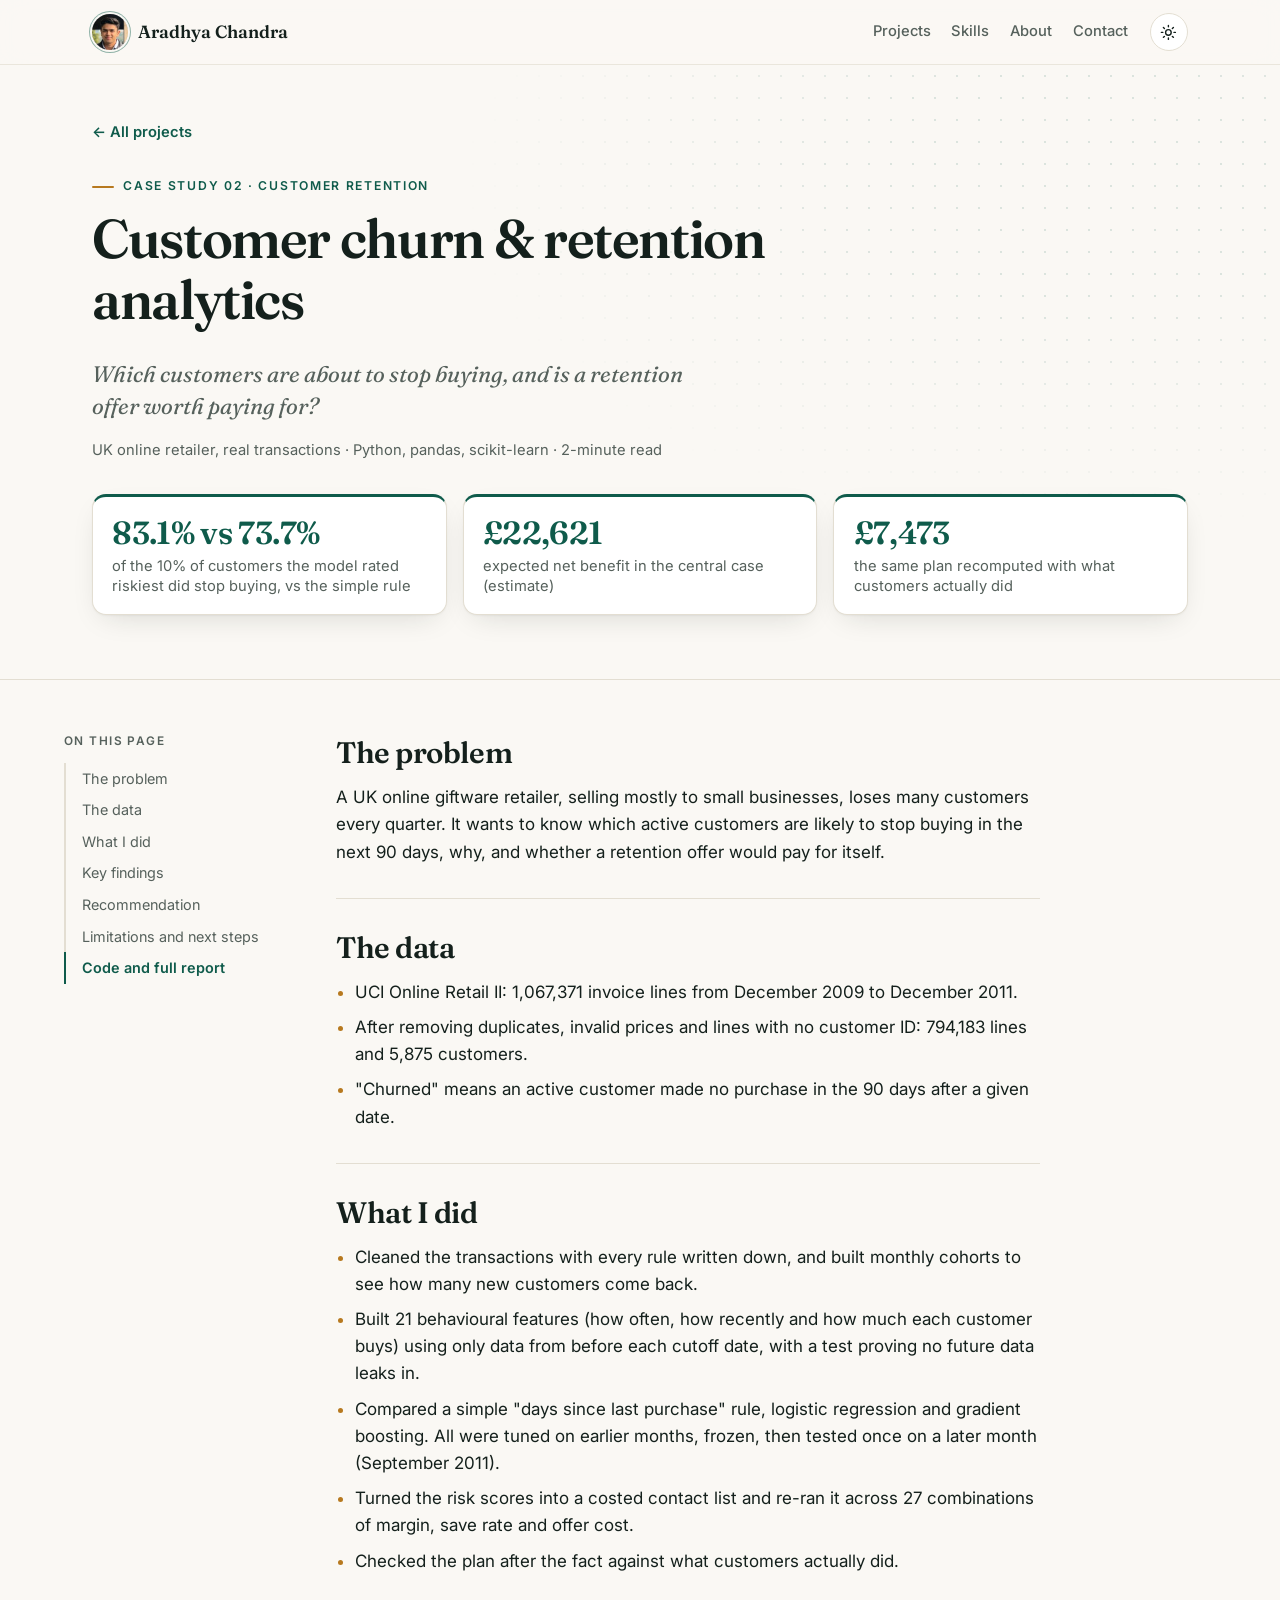
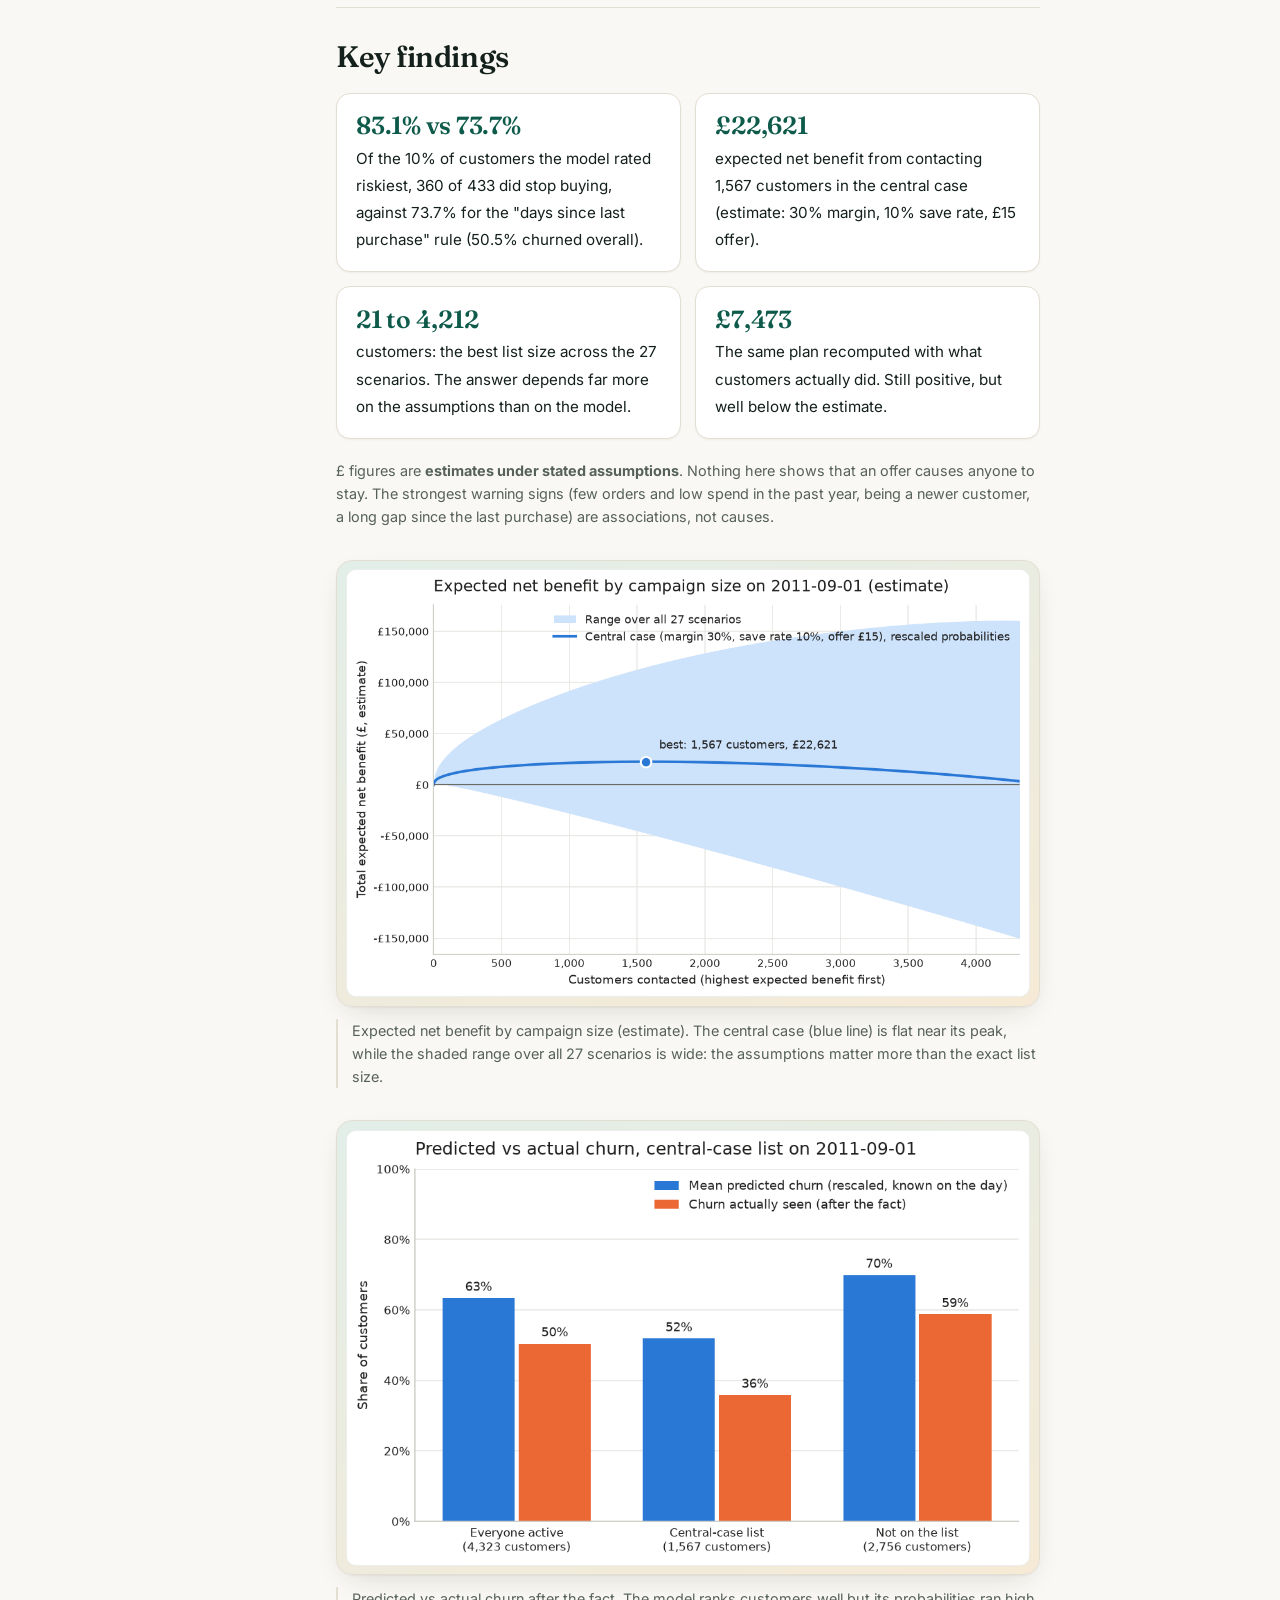
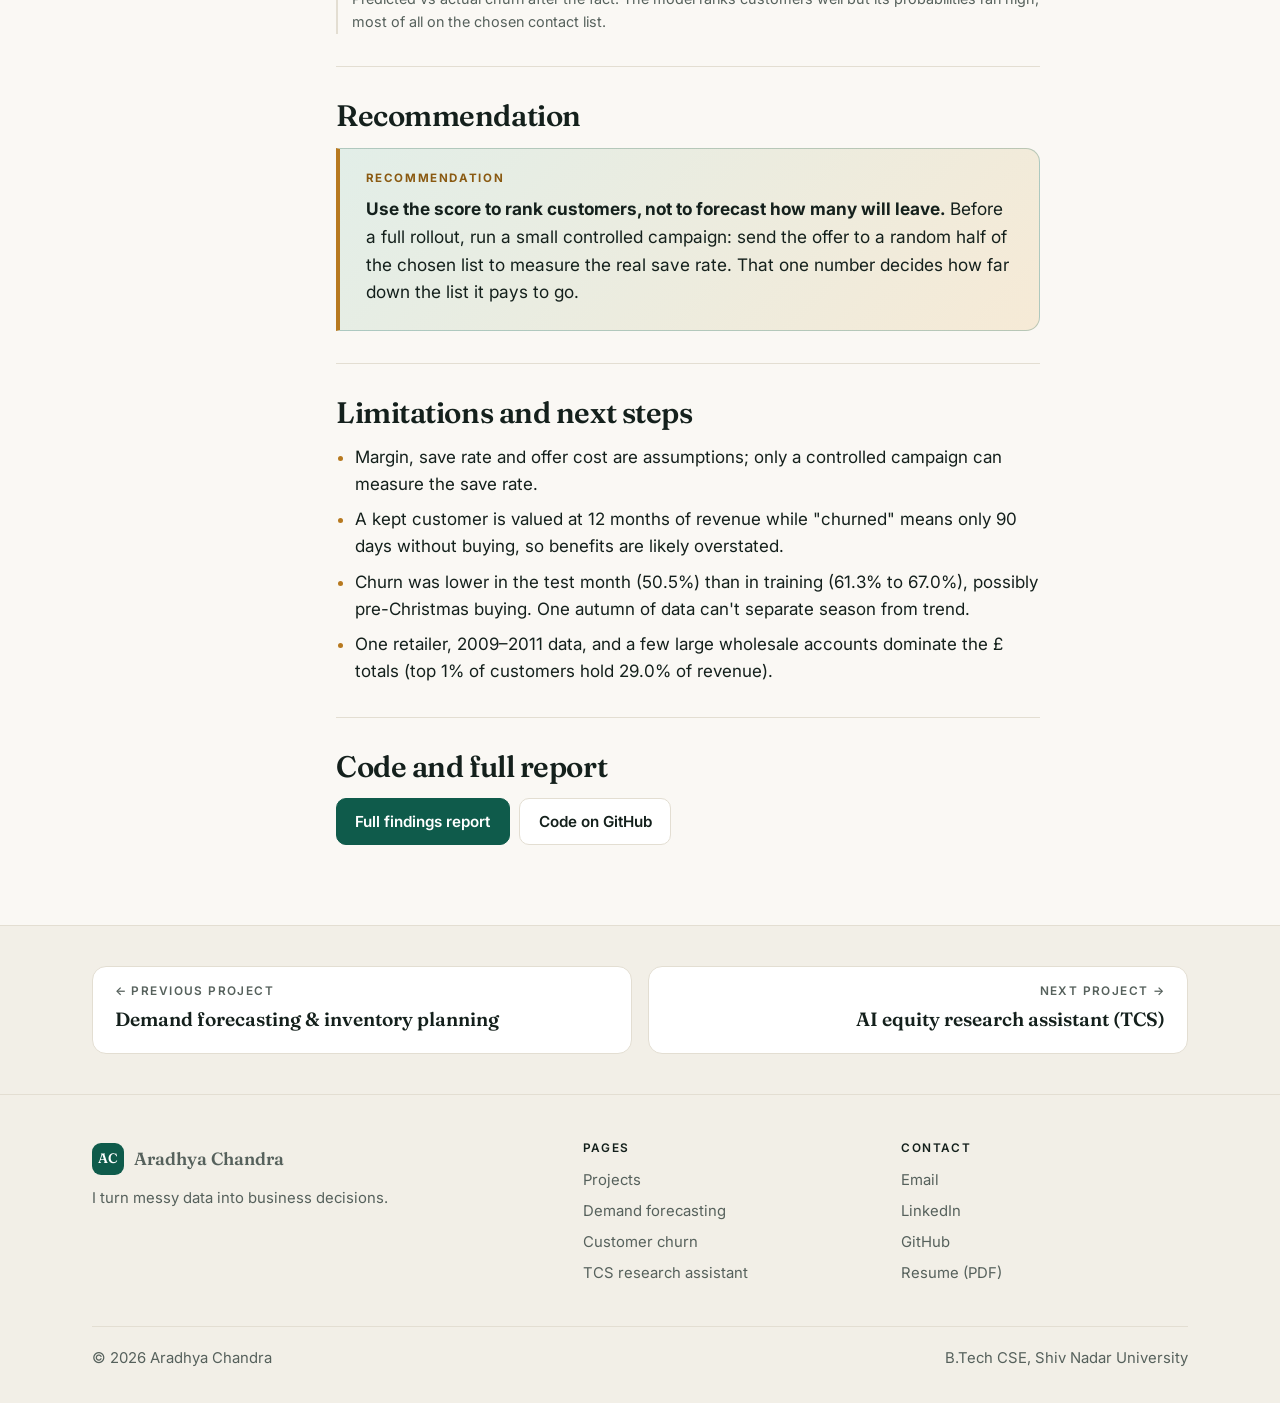
==== commit bfdfa4dd: "Add portrait to the hero and avatar to case-study headers - Hero: 4:5 portrait card (photo.jpg, 384x" ====
--- a/projects/customer-churn.html
+++ b/projects/customer-churn.html
@@ -30,7 +30,7 @@
 <a class="skip" href="#main">Skip to content</a>
 <header class="site-header">
   <div class="wrap">
-    <a class="brand" href="/"><span class="brand-mark" aria-hidden="true">AC</span><span class="brand-name">Aradhya Chandra</span></a>
+    <a class="brand" href="/"><img class="brand-avatar" src="/assets/img/avatar-112.jpg" alt="" width="36" height="36" decoding="async"><span class="brand-name">Aradhya Chandra</span></a>
     <nav class="nav" aria-label="Main">
       <a href="/#projects">Projects</a>
       <a href="/#skills">Skills</a>
--- a/assets/css/style.css
+++ b/assets/css/style.css
@@ -116,7 +116,7 @@
 [data-theme-current="dark"] .theme-toggle .sun { display: none; }
 [data-theme-current="dark"] .theme-toggle .moon { display: block; }
 @media (max-width: 520px) {
-  .brand-name { display: none; }
+  .brand-name { position: absolute; width: 1px; height: 1px; overflow: hidden; clip: rect(0 0 0 0); white-space: nowrap; }
   .nav a { padding: .45rem .42rem; font-size: .88rem; }
   .nav a.active::after { left: .42rem; right: .42rem; }
 }
@@ -428,3 +428,33 @@
   .tl-item { grid-template-columns: 12rem 1fr; }
   .tl-item::before { left: 13rem; }
 }
+
+/* ---------- Portrait (hero) ---------- */
+.portrait {
+  margin: 0; width: 100%; max-width: 10.5rem;
+  padding: .45rem; border-radius: 22px; background: var(--surface);
+  border: 1px solid var(--border); box-shadow: var(--shadow-lg);
+}
+.portrait img { width: 100%; height: auto; aspect-ratio: 4 / 5; object-fit: cover; border-radius: 16px; }
+/* Phone/tablet: photo above the name, results panel after the buttons */
+@media (max-width: 959px) {
+  .hero-visual { display: contents; }
+  .portrait { order: -1; }
+  .hero-text { order: 0; }
+  .results { order: 1; }
+  .hero-grid { gap: 1.75rem; }
+}
+@media (min-width: 600px) and (max-width: 959px) { .portrait { max-width: 12rem; } }
+/* Desktop: portrait card behind the top-right of the results panel */
+@media (min-width: 960px) {
+  .hero-visual { position: relative; padding-top: 12.5rem; }
+  .portrait { position: absolute; top: 0; right: 0; max-width: 17.5rem; transform: rotate(1.5deg); }
+  .results { position: relative; }
+}
+@media (min-width: 960px) and (prefers-reduced-motion: no-preference) {
+  .portrait { transition: transform .3s ease; }
+  .hero-visual:hover .portrait { transform: rotate(0deg) translateY(-3px); }
+}
+
+/* Round avatar beside the name in case-study headers */
+.brand-avatar { width: 2.25rem; height: 2.25rem; border-radius: 50%; object-fit: cover; flex: none; box-shadow: 0 0 0 2px var(--bg), 0 0 0 3px color-mix(in srgb, var(--accent) 45%, transparent); }
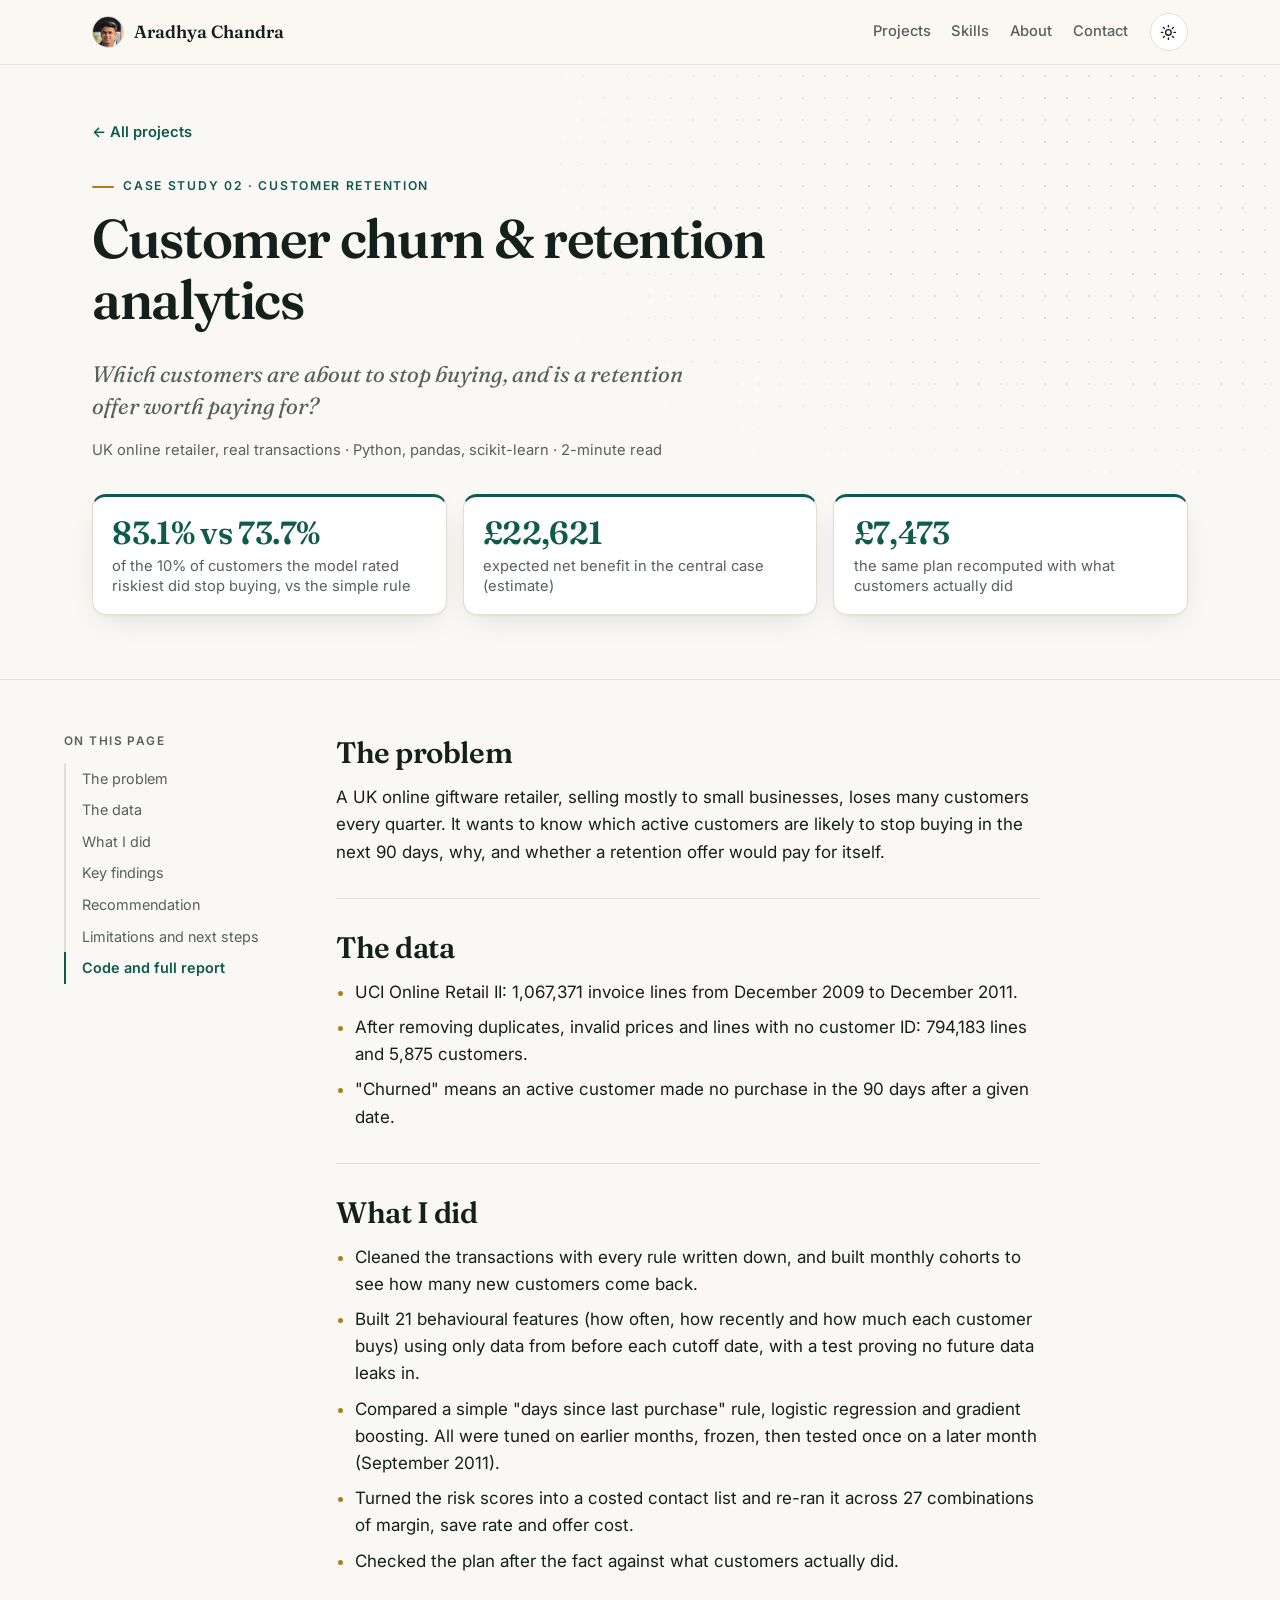
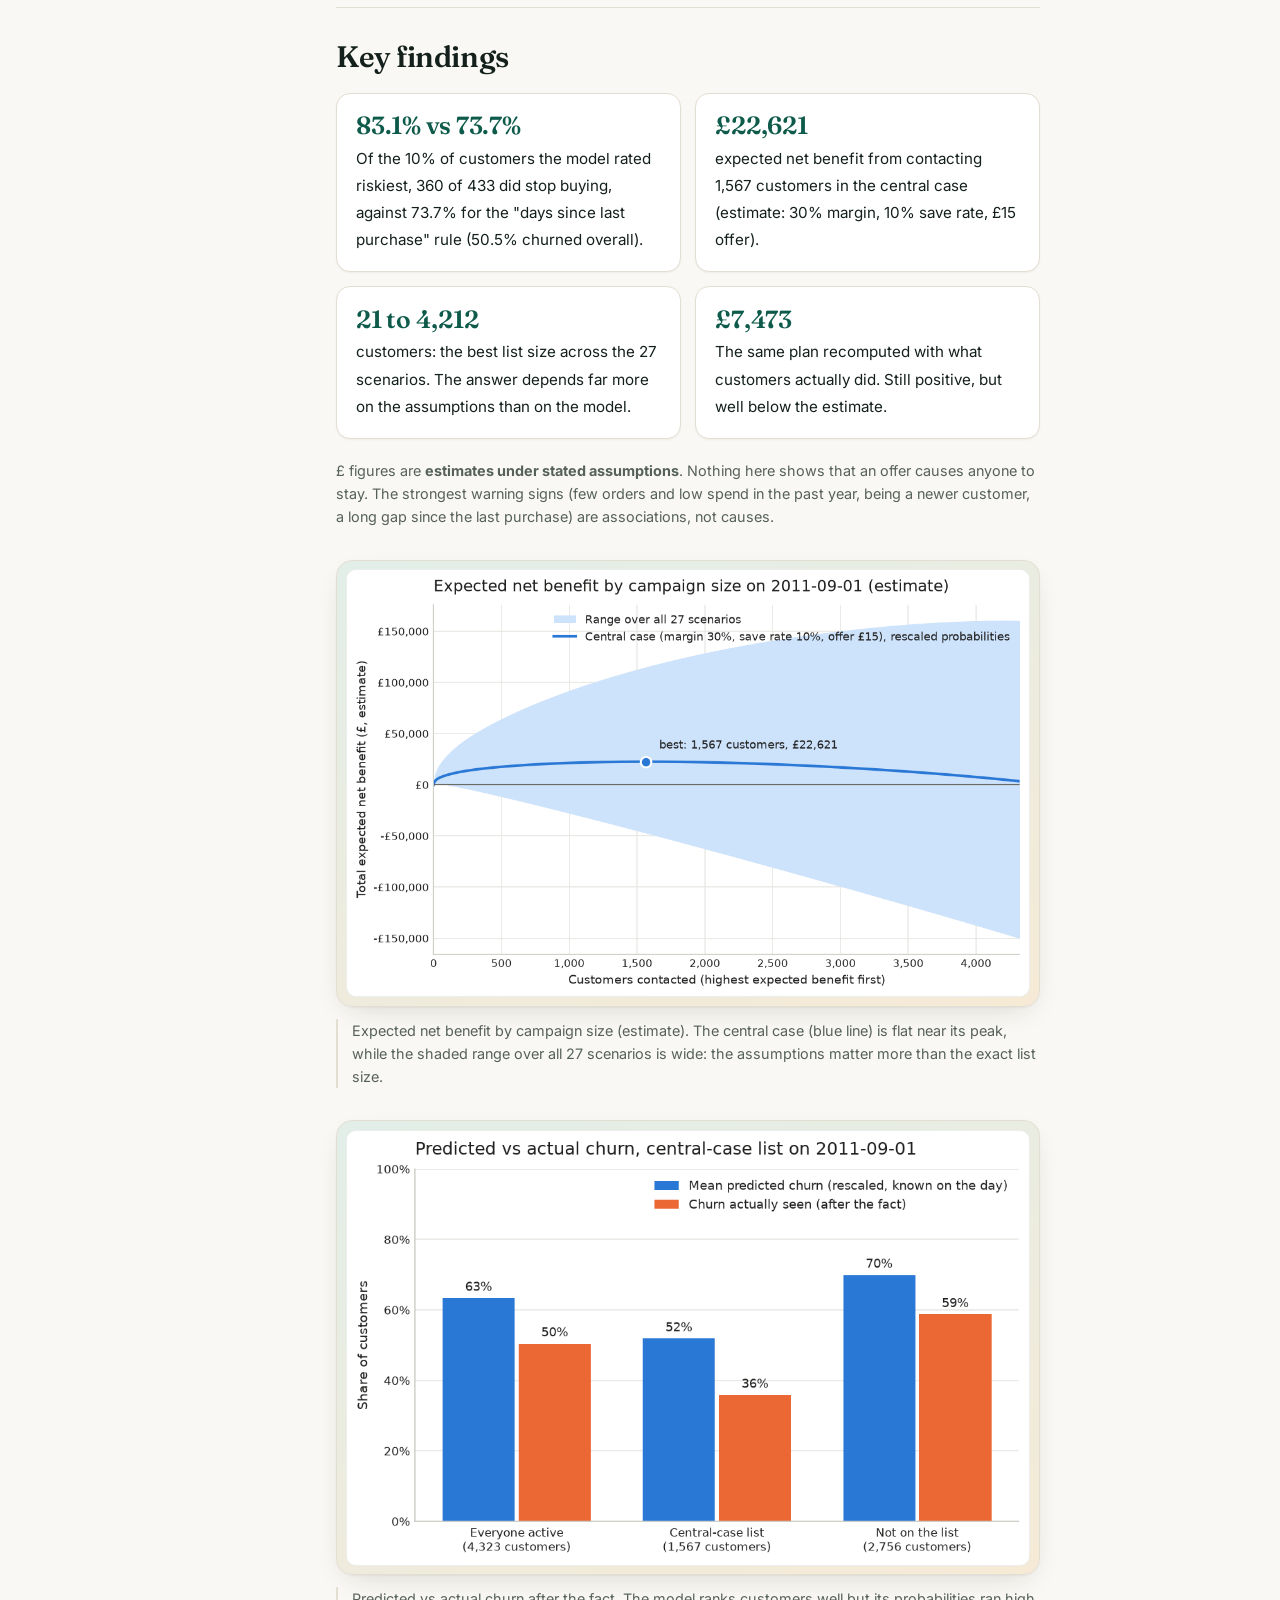
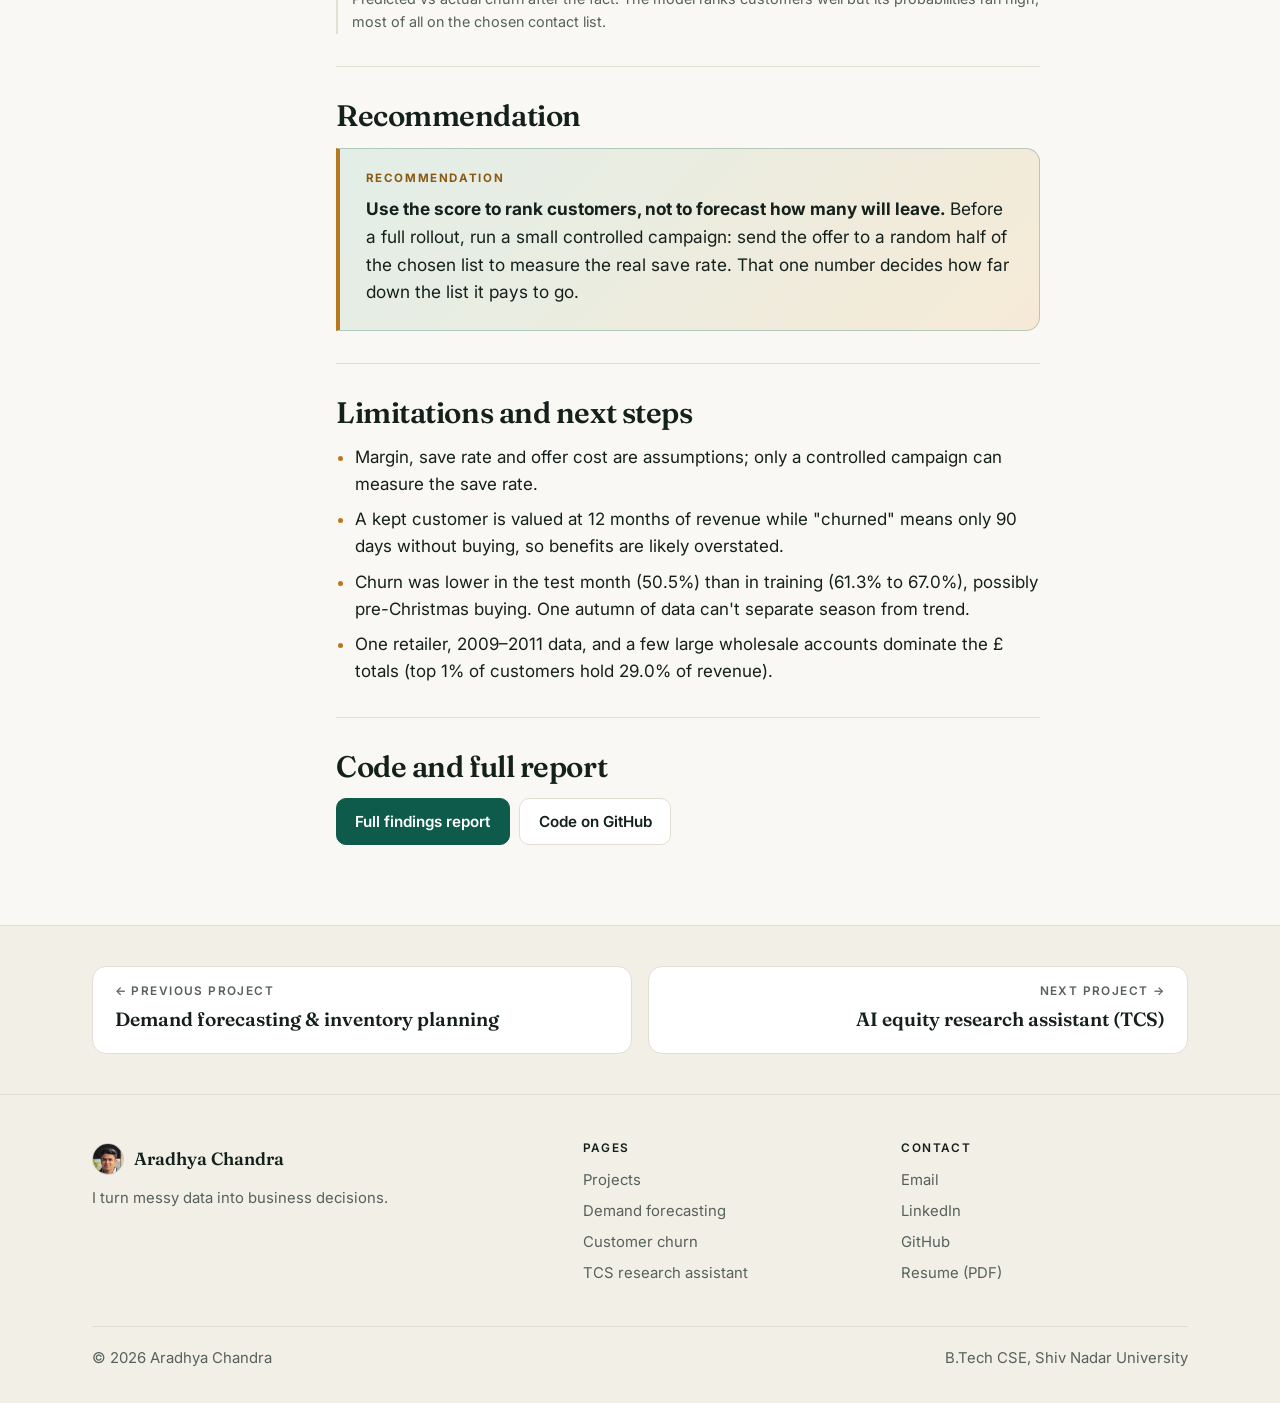
==== commit c205aeb3: "Rework hero, results strip, header and favicon - Hero: two balanced columns, photo alone on the righ" ====
--- a/projects/customer-churn.html
+++ b/projects/customer-churn.html
@@ -30,7 +30,7 @@
 <a class="skip" href="#main">Skip to content</a>
 <header class="site-header">
   <div class="wrap">
-    <a class="brand" href="/"><img class="brand-avatar" src="/assets/img/avatar-112.jpg" alt="" width="36" height="36" decoding="async"><span class="brand-name">Aradhya Chandra</span></a>
+    <a class="brand" href="/"><img class="brand-avatar" src="/assets/img/avatar-112.jpg" alt="" width="32" height="32" decoding="async"><span class="brand-name">Aradhya Chandra</span></a>
     <nav class="nav" aria-label="Main">
       <a href="/#projects">Projects</a>
       <a href="/#skills">Skills</a>
@@ -154,7 +154,7 @@
   <div class="wrap">
     <div class="foot-grid">
       <div class="foot-brand">
-        <a class="brand" href="/"><span class="brand-mark" aria-hidden="true">AC</span>Aradhya Chandra</a>
+        <a class="brand" href="/"><img class="brand-avatar" src="/assets/img/avatar-112.jpg" alt="" width="32" height="32" loading="lazy" decoding="async"><span class="brand-name">Aradhya Chandra</span></a>
         <p>I turn messy data into business decisions.</p>
       </div>
       <nav aria-labelledby="foot-pages">
--- a/assets/css/style.css
+++ b/assets/css/style.css
@@ -92,10 +92,6 @@
 .site-header .wrap { display: flex; align-items: center; gap: .75rem; height: 4rem; }
 .brand { display: inline-flex; align-items: center; gap: .6rem; font-family: var(--display); font-weight: 600; font-size: 1.1rem; color: var(--ink); text-decoration: none; margin-right: auto; white-space: nowrap; }
 .brand:hover { color: var(--ink); }
-.brand-mark {
-  width: 2rem; height: 2rem; border-radius: 9px; display: grid; place-items: center;
-  background: var(--accent); color: var(--on-accent); font: 600 .85rem/1 var(--display); letter-spacing: .02em;
-}
 .nav { display: flex; gap: .1rem; overflow-x: auto; scrollbar-width: none; }
 .nav::-webkit-scrollbar { display: none; }
 .nav a {
@@ -116,7 +112,7 @@
 [data-theme-current="dark"] .theme-toggle .sun { display: none; }
 [data-theme-current="dark"] .theme-toggle .moon { display: block; }
 @media (max-width: 520px) {
-  .brand-name { position: absolute; width: 1px; height: 1px; overflow: hidden; clip: rect(0 0 0 0); white-space: nowrap; }
+  .brand-name { font-size: 1rem; }
   .nav a { padding: .45rem .42rem; font-size: .88rem; }
   .nav a.active::after { left: .42rem; right: .42rem; }
 }
@@ -145,8 +141,8 @@
 @media (min-width: 768px) { .section-head { margin-bottom: 3.5rem; } }
 
 /* ---------- Hero ---------- */
-.hero { position: relative; overflow: hidden; padding: 2.75rem 0 3.5rem; isolation: isolate; }
-@media (min-width: 960px) { .hero { padding: 5.5rem 0 6rem; } }
+.hero { position: relative; overflow: hidden; padding: 2.25rem 0 2.75rem; isolation: isolate; }
+@media (min-width: 960px) { .hero { padding: 3rem 0 3.5rem; } }
 .hero::before { /* faint dot grid, fading out */
   content: ""; position: absolute; inset: 0; z-index: -2;
   background-image: radial-gradient(var(--dot) 1.2px, transparent 1.2px);
@@ -160,7 +156,7 @@
   pointer-events: none;
 }
 .hero-grid { display: grid; gap: 2.5rem; align-items: center; }
-@media (min-width: 960px) { .hero-grid { grid-template-columns: 1.1fr .9fr; gap: 4rem; } }
+@media (min-width: 960px) { .hero-grid { grid-template-columns: 1.25fr .75fr; gap: 4rem; } }
 .hero-id { display: flex; align-items: center; gap: .9rem; margin-bottom: 1.6rem; }
 .monogram {
   width: 3.5rem; height: 3.5rem; border-radius: 16px; flex: none;
@@ -178,27 +174,43 @@
 .headline em { font-style: normal; background: linear-gradient(transparent 62%, var(--gold-soft) 62%); }
 .subline { color: var(--muted); margin-bottom: 2rem; font-size: 1rem; }
 
-/* Results panel */
-.results {
-  background: color-mix(in srgb, var(--surface) 88%, transparent);
-  border: 1px solid var(--border); border-radius: 20px; box-shadow: var(--shadow-lg);
-  padding: 1.1rem; backdrop-filter: blur(6px); -webkit-backdrop-filter: blur(6px);
-}
-.results-head { display: flex; justify-content: space-between; align-items: baseline; padding: .3rem .4rem .9rem; }
+/* ---------- Portrait (hero, right column) ---------- */
+.portrait { margin: 0; position: relative; width: 100%; max-width: 13.75rem; } /* 220px on phones */
+.portrait img {
+  position: relative; width: 100%; height: auto; aspect-ratio: 4 / 5;
+  object-fit: cover; object-position: 50% 28%;  /* keeps the face centred if the box ever crops */
+  border-radius: 22px; border: 1px solid var(--border); box-shadow: var(--shadow-lg); background: var(--bg-alt);
+}
+.portrait::before { /* one subtle offset frame behind the photo */
+  content: ""; position: absolute; inset: 0; transform: translate(14px, 14px);
+  border-radius: 22px; border: 1.5px solid color-mix(in srgb, var(--accent) 45%, transparent);
+  background: color-mix(in srgb, var(--accent-soft) 60%, transparent);
+}
+@media (max-width: 959px) { .portrait { order: -1; } .hero-grid { gap: 2rem; } }
+@media (min-width: 960px) {
+  .portrait { max-width: 21.25rem; justify-self: center; } /* 340px */
+}
+
+/* ---------- Headline results strip ---------- */
+.results-strip { padding: 0 0 3rem; }
+@media (min-width: 960px) { .results-strip { padding: 0 0 4.5rem; } }
+.results-head { display: flex; flex-wrap: wrap; justify-content: space-between; align-items: baseline; gap: .35rem 1rem; margin-bottom: 1rem; }
 .results-head p { margin: 0; font: 600 .75rem/1 var(--sans); letter-spacing: .14em; text-transform: uppercase; color: var(--muted); }
-.results-head span { font-size: .78rem; color: var(--muted); }
-.kpis { display: grid; gap: .6rem; }
+.results-head span { font-size: .85rem; color: var(--muted); }
+.kpis { display: grid; gap: .75rem; }
+@media (min-width: 860px) { .kpis { grid-template-columns: repeat(3, 1fr); gap: 1.25rem; } }
 .kpi {
-  display: grid; grid-template-columns: auto 1fr auto; align-items: center; gap: 1rem;
-  padding: 1rem 1.1rem; border-radius: 12px; border: 1px solid var(--border);
-  background: var(--surface); color: var(--ink); text-decoration: none;
+  position: relative; display: flex; flex-direction: column; gap: .55rem;
+  padding: 1.25rem 3rem 1.3rem 1.35rem; border-radius: var(--radius); border: 1px solid var(--border);
+  background: var(--surface); color: var(--ink); text-decoration: none; box-shadow: var(--shadow-sm);
+  border-top: 3px solid var(--accent);
   transition: border-color .15s, transform .15s, box-shadow .15s;
 }
 .kpi:hover { border-color: var(--accent); color: var(--ink); transform: translateY(-2px); box-shadow: var(--shadow); text-decoration: none; }
-.kpi-value { font: 600 clamp(1.9rem, 6vw, 2.35rem)/1 var(--display); color: var(--accent); min-width: 4.4ch; font-variant-numeric: lining-nums tabular-nums; letter-spacing: -.02em; }
-.kpi-label { font-weight: 600; font-size: .98rem; line-height: 1.3; display: block; }
-.kpi-meta { display: block; font-size: .82rem; color: var(--muted); margin-top: .2rem; }
-.kpi-arrow { color: var(--muted); font-size: 1.1rem; transition: transform .15s, color .15s; }
+.kpi-value { font: 600 clamp(2rem, 6vw, 2.6rem)/1 var(--display); color: var(--accent); font-variant-numeric: lining-nums tabular-nums; letter-spacing: -.02em; }
+.kpi-label { font-weight: 600; font-size: 1rem; line-height: 1.35; display: block; }
+.kpi-meta { display: block; font-size: .85rem; color: var(--muted); margin-top: .25rem; }
+.kpi-arrow { position: absolute; top: 1.2rem; right: 1.2rem; color: var(--muted); font-size: 1.1rem; transition: transform .15s, color .15s; }
 .kpi:hover .kpi-arrow { color: var(--accent); transform: translateX(3px); }
 
 /* ---------- How I work ---------- */
@@ -262,13 +274,6 @@
   *, *::before, *::after { transition: none !important; animation: none !important; }
 }
 
-/* KPI tiles: tighter on narrow screens */
-@media (max-width: 600px) {
-  .results { padding: .75rem; border-radius: 16px; }
-  .results-head { flex-direction: column; gap: .35rem; padding: .25rem .35rem .75rem; }
-  .kpi { gap: .8rem; padding: .85rem .9rem; }
-  .kpi-value { font-size: 1.7rem; min-width: 0; width: 4.6rem; }
-}
 
 /* ---------- Experience: timeline ---------- */
 .timeline { list-style: none; margin: 0; padding: 0; max-width: 52rem; position: relative; }
@@ -429,32 +434,19 @@
   .tl-item::before { left: 13rem; }
 }
 
-/* ---------- Portrait (hero) ---------- */
-.portrait {
-  margin: 0; width: 100%; max-width: 10.5rem;
-  padding: .45rem; border-radius: 22px; background: var(--surface);
-  border: 1px solid var(--border); box-shadow: var(--shadow-lg);
-}
-.portrait img { width: 100%; height: auto; aspect-ratio: 4 / 5; object-fit: cover; border-radius: 16px; }
-/* Phone/tablet: photo above the name, results panel after the buttons */
-@media (max-width: 959px) {
-  .hero-visual { display: contents; }
-  .portrait { order: -1; }
-  .hero-text { order: 0; }
-  .results { order: 1; }
-  .hero-grid { gap: 1.75rem; }
-}
-@media (min-width: 600px) and (max-width: 959px) { .portrait { max-width: 12rem; } }
-/* Desktop: portrait card behind the top-right of the results panel */
-@media (min-width: 960px) {
-  .hero-visual { position: relative; padding-top: 12.5rem; }
-  .portrait { position: absolute; top: 0; right: 0; max-width: 17.5rem; transform: rotate(1.5deg); }
-  .results { position: relative; }
-}
-@media (min-width: 960px) and (prefers-reduced-motion: no-preference) {
-  .portrait { transition: transform .3s ease; }
-  .hero-visual:hover .portrait { transform: rotate(0deg) translateY(-3px); }
-}
-
-/* Round avatar beside the name in case-study headers */
-.brand-avatar { width: 2.25rem; height: 2.25rem; border-radius: 50%; object-fit: cover; flex: none; box-shadow: 0 0 0 2px var(--bg), 0 0 0 3px color-mix(in srgb, var(--accent) 45%, transparent); }
+/* Header lockup: round avatar + name in the heading serif (all pages) */
+.brand-avatar {
+  width: 32px; height: 32px; border-radius: 50%; object-fit: cover; object-position: 50% 35%; flex: none;
+  border: 1px solid color-mix(in srgb, var(--ink) 18%, transparent);
+}
+
+@media (max-width: 600px) {
+  .site-header .wrap { height: auto; flex-wrap: wrap; row-gap: 0; padding-top: .5rem; padding-bottom: .2rem; }
+  .brand { gap: .5rem; }
+  .theme-toggle { width: 2.2rem; height: 2.2rem; }
+  .nav { order: 3; width: 100%; margin: .15rem -.42rem 0; }
+  html { scroll-padding-top: 6.5rem; }
+}
+
+/* footer lockup matches the header: name in full ink, not link grey */
+.site-footer .brand, .site-footer .brand:hover { color: var(--ink); text-decoration: none; }
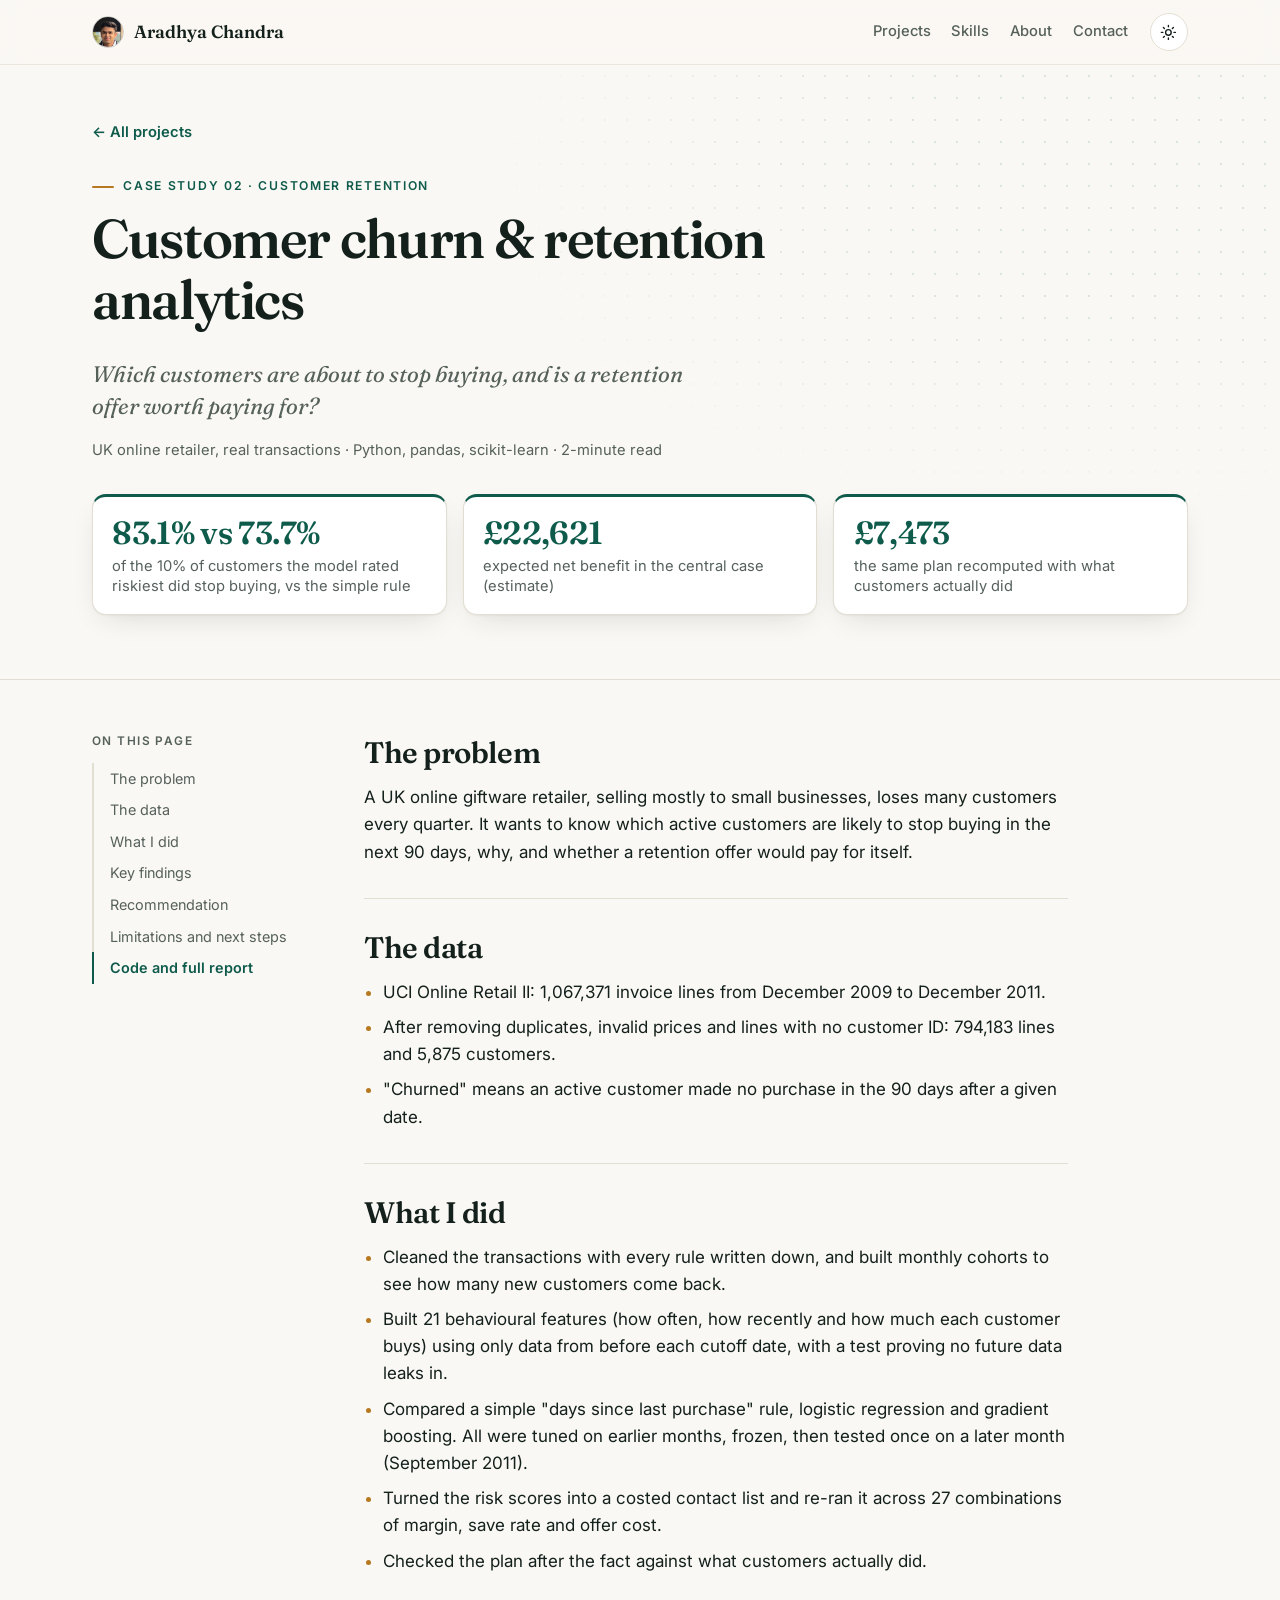
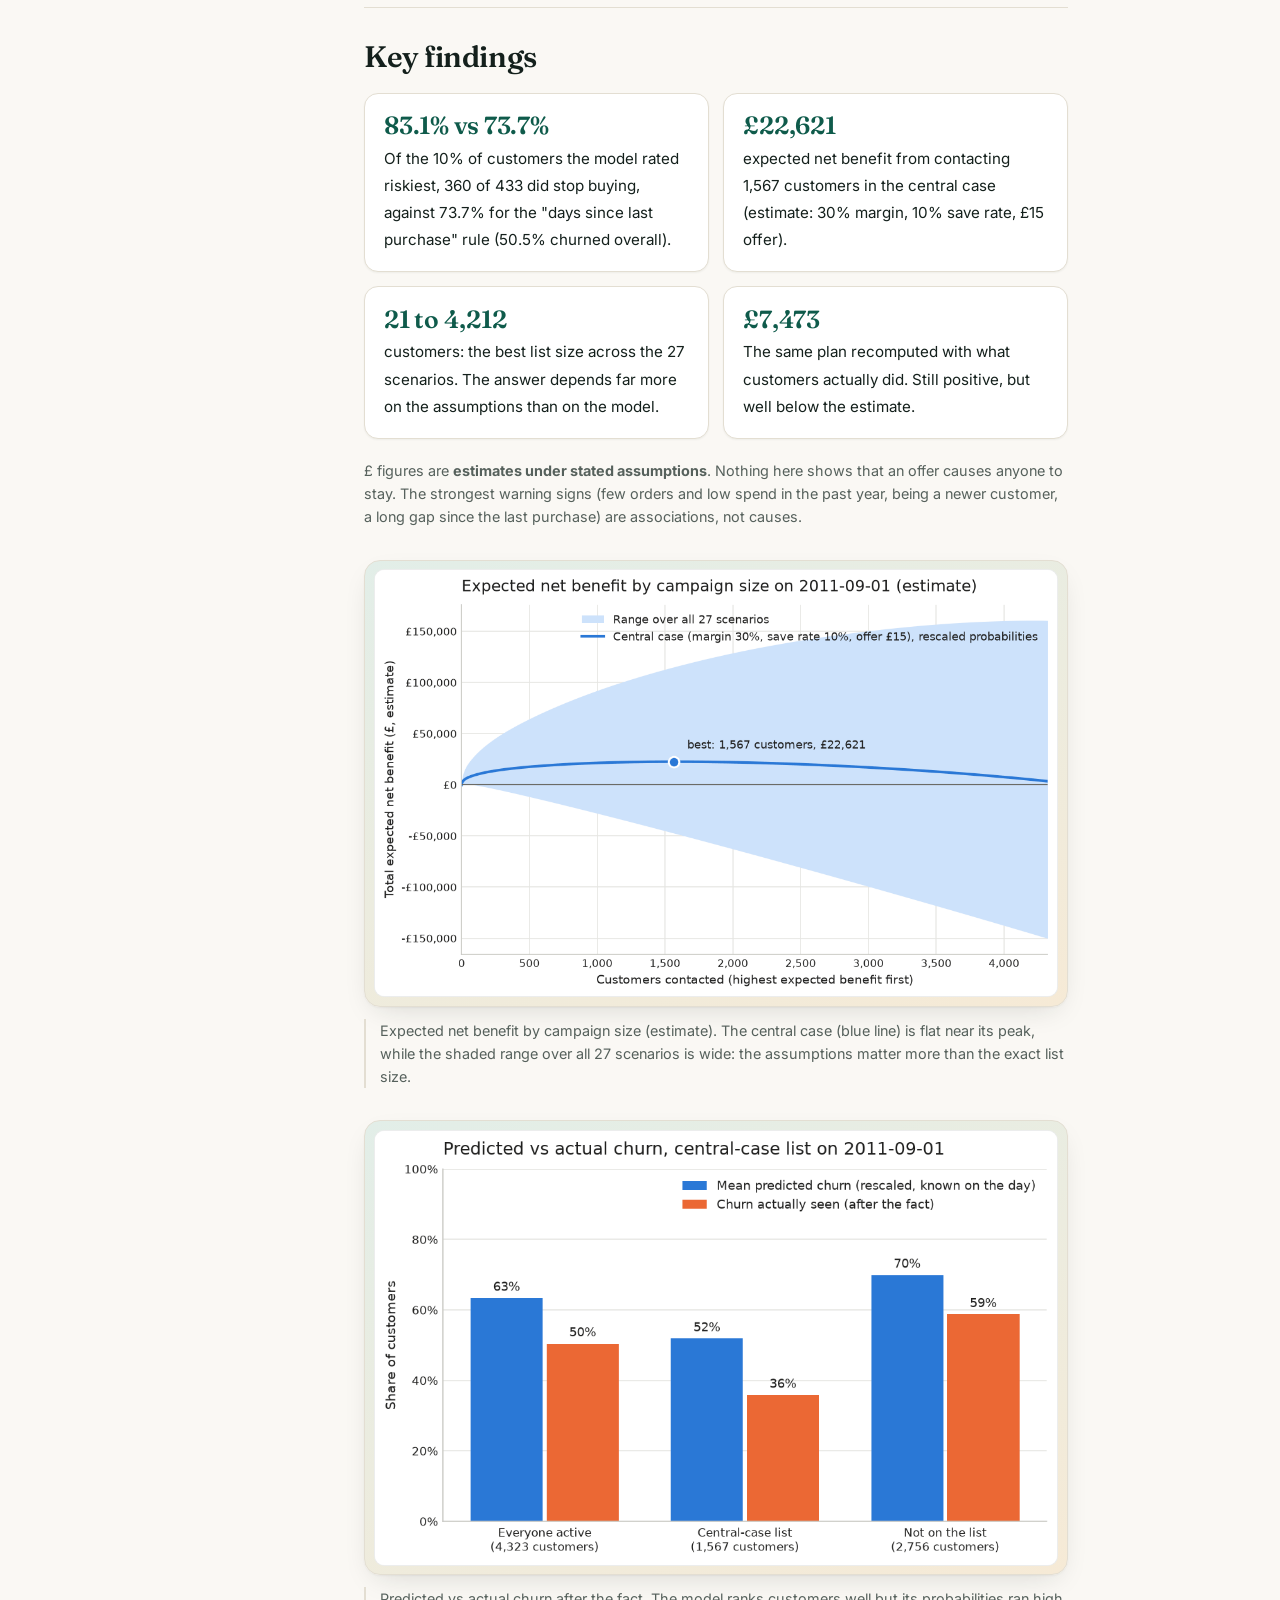
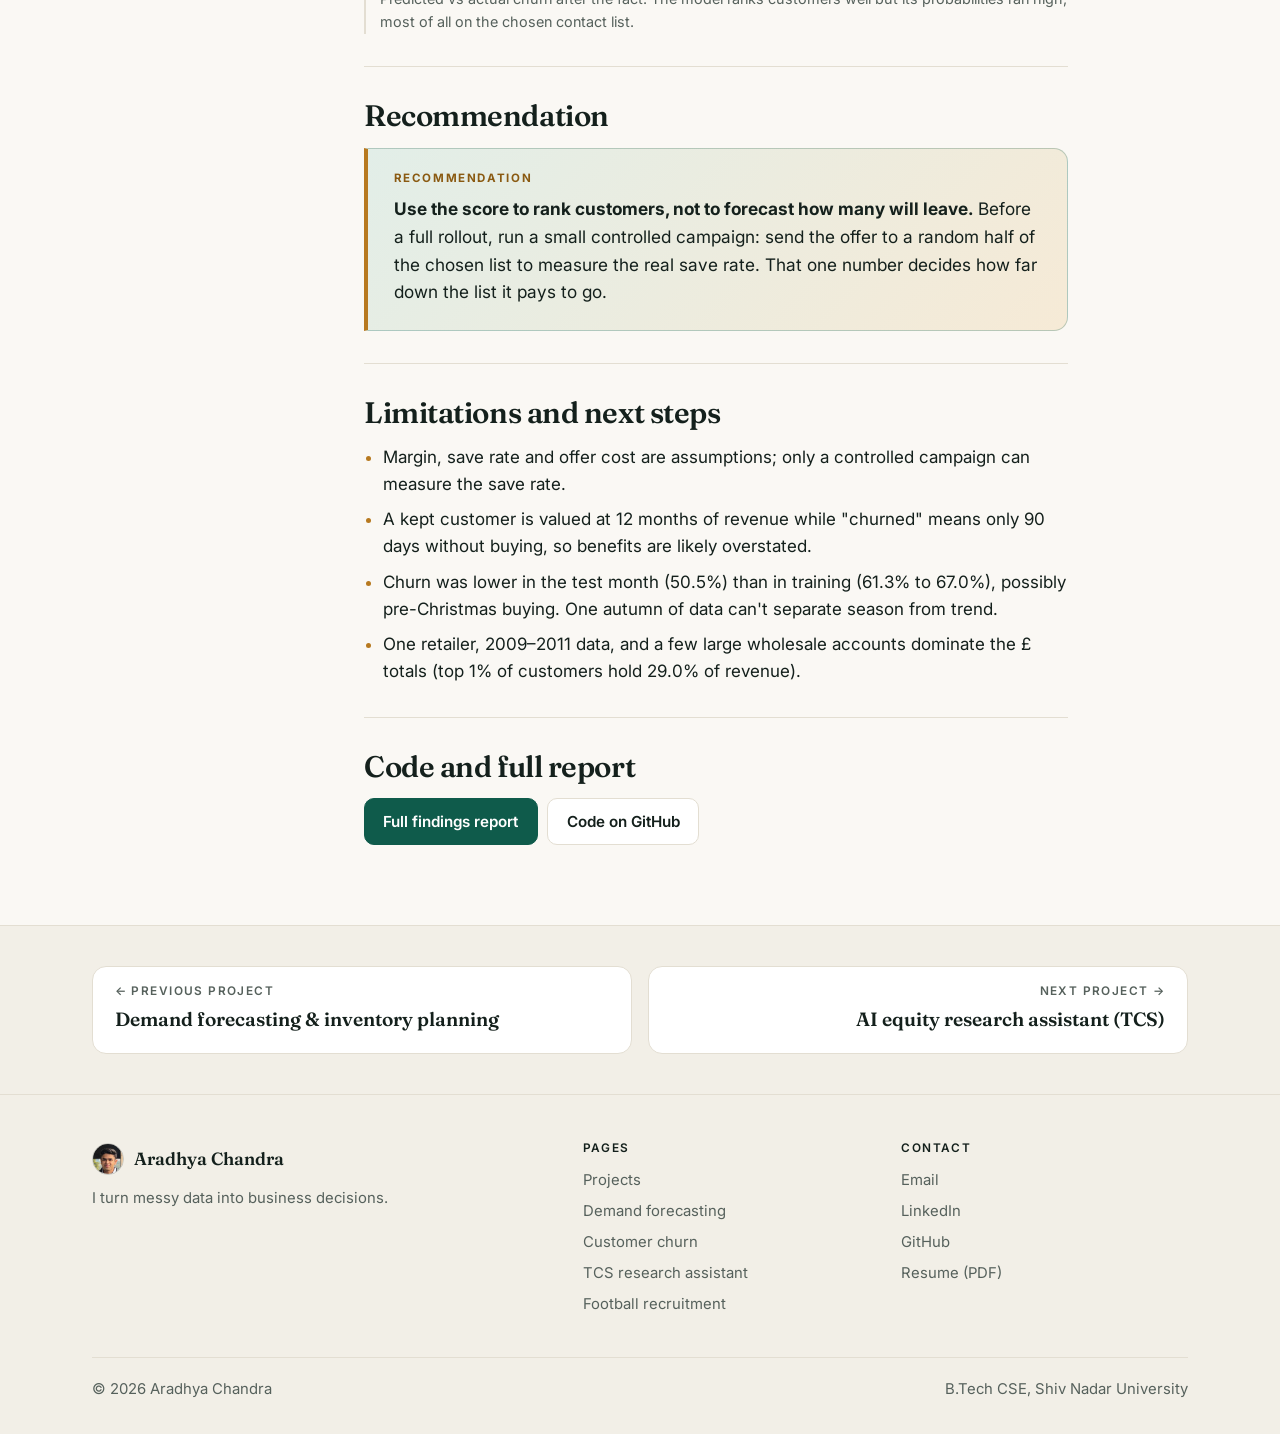
==== commit 75128394: "Add football recruitment case study (04) and case-study gutter fix - projects/football-recruitment.h" ====
--- a/projects/customer-churn.html
+++ b/projects/customer-churn.html
@@ -164,6 +164,7 @@
           <li><a href="/projects/demand-forecasting.html">Demand forecasting</a></li>
           <li><a href="/projects/customer-churn.html">Customer churn</a></li>
           <li><a href="/projects/tcs-research-assistant.html">TCS research assistant</a></li>
+          <li><a href="/projects/football-recruitment.html">Football recruitment</a></li>
         </ul>
       </nav>
       <div>
--- a/assets/css/style.css
+++ b/assets/css/style.css
@@ -198,7 +198,8 @@
 .results-head p { margin: 0; font: 600 .75rem/1 var(--sans); letter-spacing: .14em; text-transform: uppercase; color: var(--muted); }
 .results-head span { font-size: .85rem; color: var(--muted); }
 .kpis { display: grid; gap: .75rem; }
-@media (min-width: 860px) { .kpis { grid-template-columns: repeat(3, 1fr); gap: 1.25rem; } }
+@media (min-width: 720px) { .kpis { grid-template-columns: repeat(2, 1fr); gap: 1.25rem; } }
+@media (min-width: 1100px) { .kpis { grid-template-columns: repeat(4, 1fr); } }
 .kpi {
   position: relative; display: flex; flex-direction: column; gap: .55rem;
   padding: 1.25rem 3rem 1.3rem 1.35rem; border-radius: var(--radius); border: 1px solid var(--border);
@@ -373,8 +374,8 @@
 .cs-kpi strong { display: block; font: 600 clamp(1.6rem, 4.5vw, 2rem)/1.1 var(--display); color: var(--accent); letter-spacing: -.02em; margin-bottom: .35rem; font-variant-numeric: lining-nums; }
 .cs-kpi span { font-size: .92rem; color: var(--muted); line-height: 1.4; display: block; }
 
-.cs-layout { display: grid; gap: 2rem; padding: 2.5rem 0 4rem; }
-@media (min-width: 1000px) { .cs-layout { grid-template-columns: 13rem minmax(0, 1fr); gap: 4rem; padding: 3.5rem 0 5rem; } }
+.cs-layout { display: grid; gap: 2rem; padding-top: 2.5rem; padding-bottom: 4rem; }  /* top/bottom only: keep .wrap's side gutter */
+@media (min-width: 1000px) { .cs-layout { grid-template-columns: 13rem minmax(0, 1fr); gap: 4rem; padding-top: 3.5rem; padding-bottom: 5rem; } }
 .toc { display: none; }
 @media (min-width: 1000px) {
   .toc { display: block; position: sticky; top: 5.5rem; align-self: start; }
@@ -450,3 +451,9 @@
 
 /* footer lockup matches the header: name in full ink, not link grey */
 .site-footer .brand, .site-footer .brand:hover { color: var(--ink); text-decoration: none; }
+
+/* Data credit with the provider's logo (football case study: the StatsBomb terms ask for their logo on
+   every published analysis). The logo has dark lettering, so it sits on a white plate in both themes. */
+.data-credit { display: flex; flex-wrap: wrap; align-items: center; gap: .9rem 1.2rem; background: var(--surface); border: 1px solid var(--border); border-radius: var(--radius); padding: 1rem 1.2rem; margin: 1.25rem 0 0; }
+.data-credit img { width: 180px; height: auto; flex: none; background: #fff; padding: .55rem .75rem; border-radius: 8px; border: 1px solid rgba(20,32,28,.08); }
+.data-credit p { flex: 1 1 16rem; margin: 0; font-size: .9rem; color: var(--muted); }
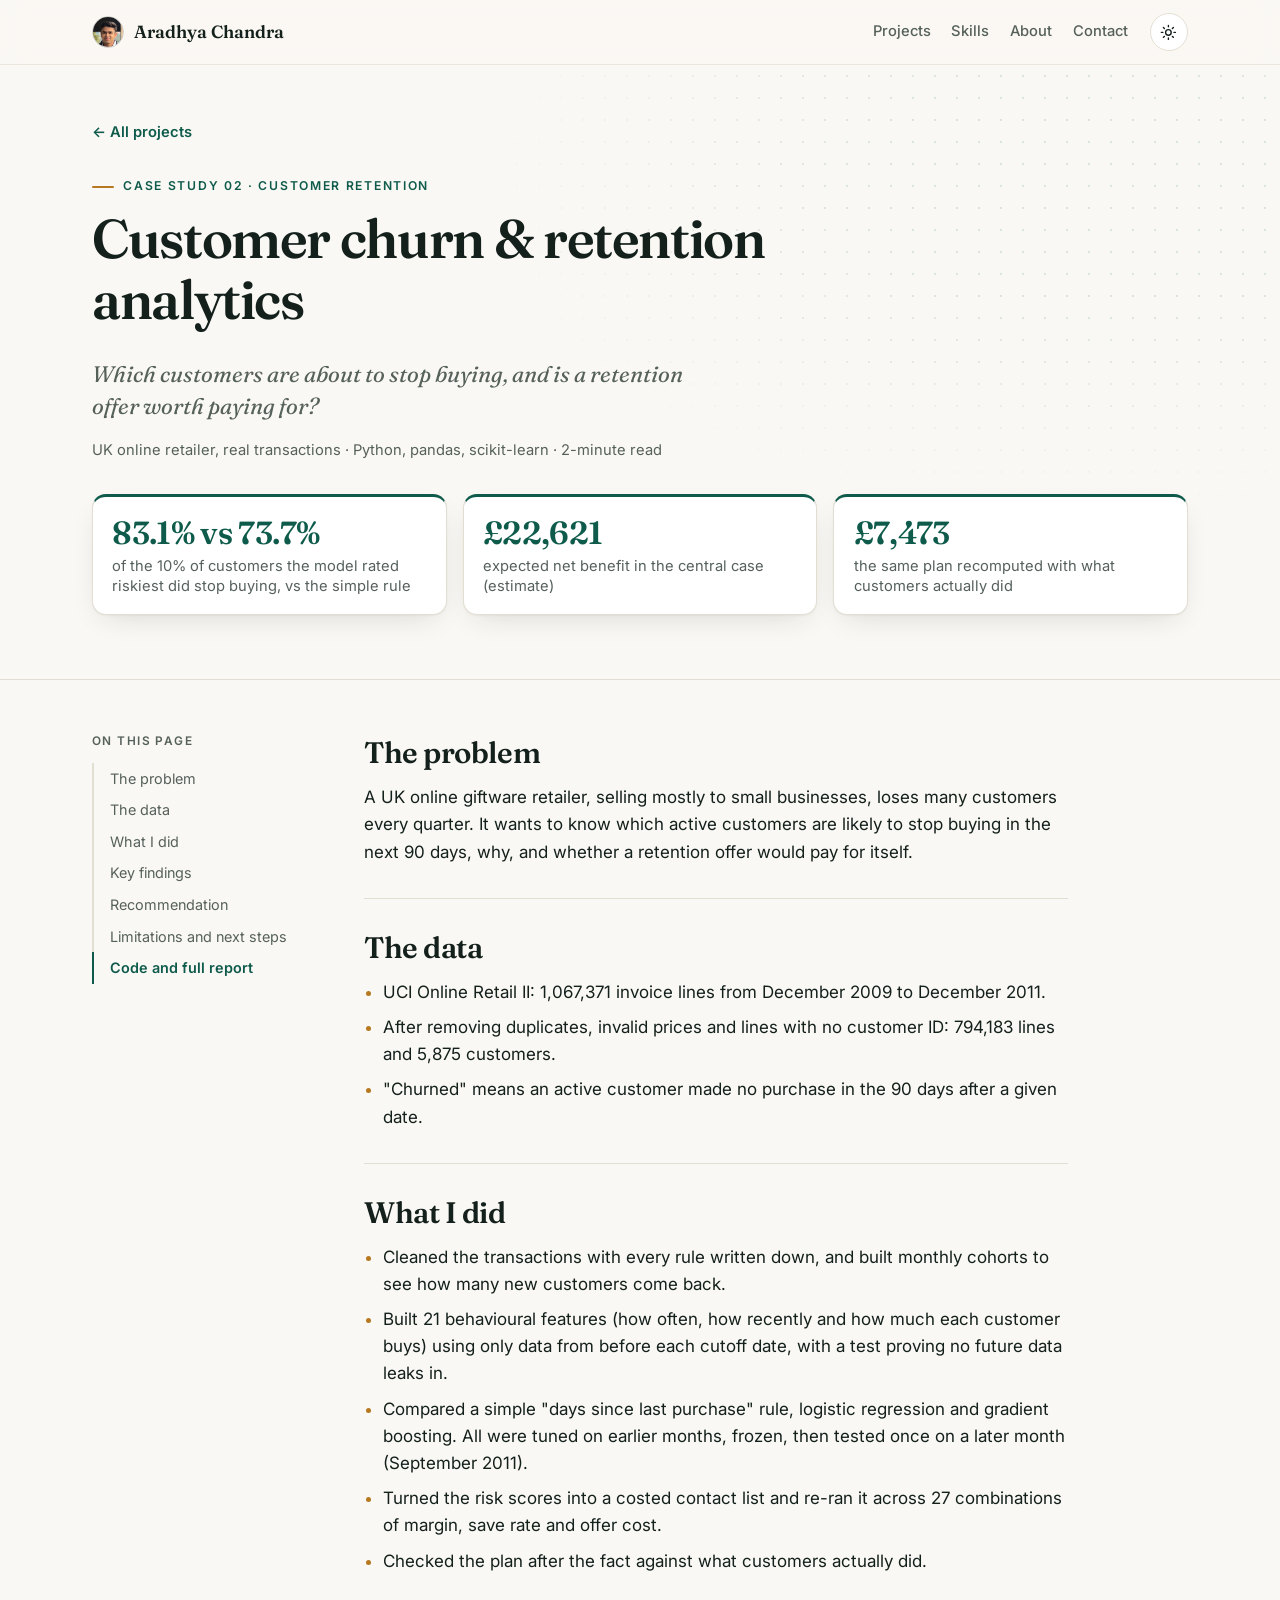
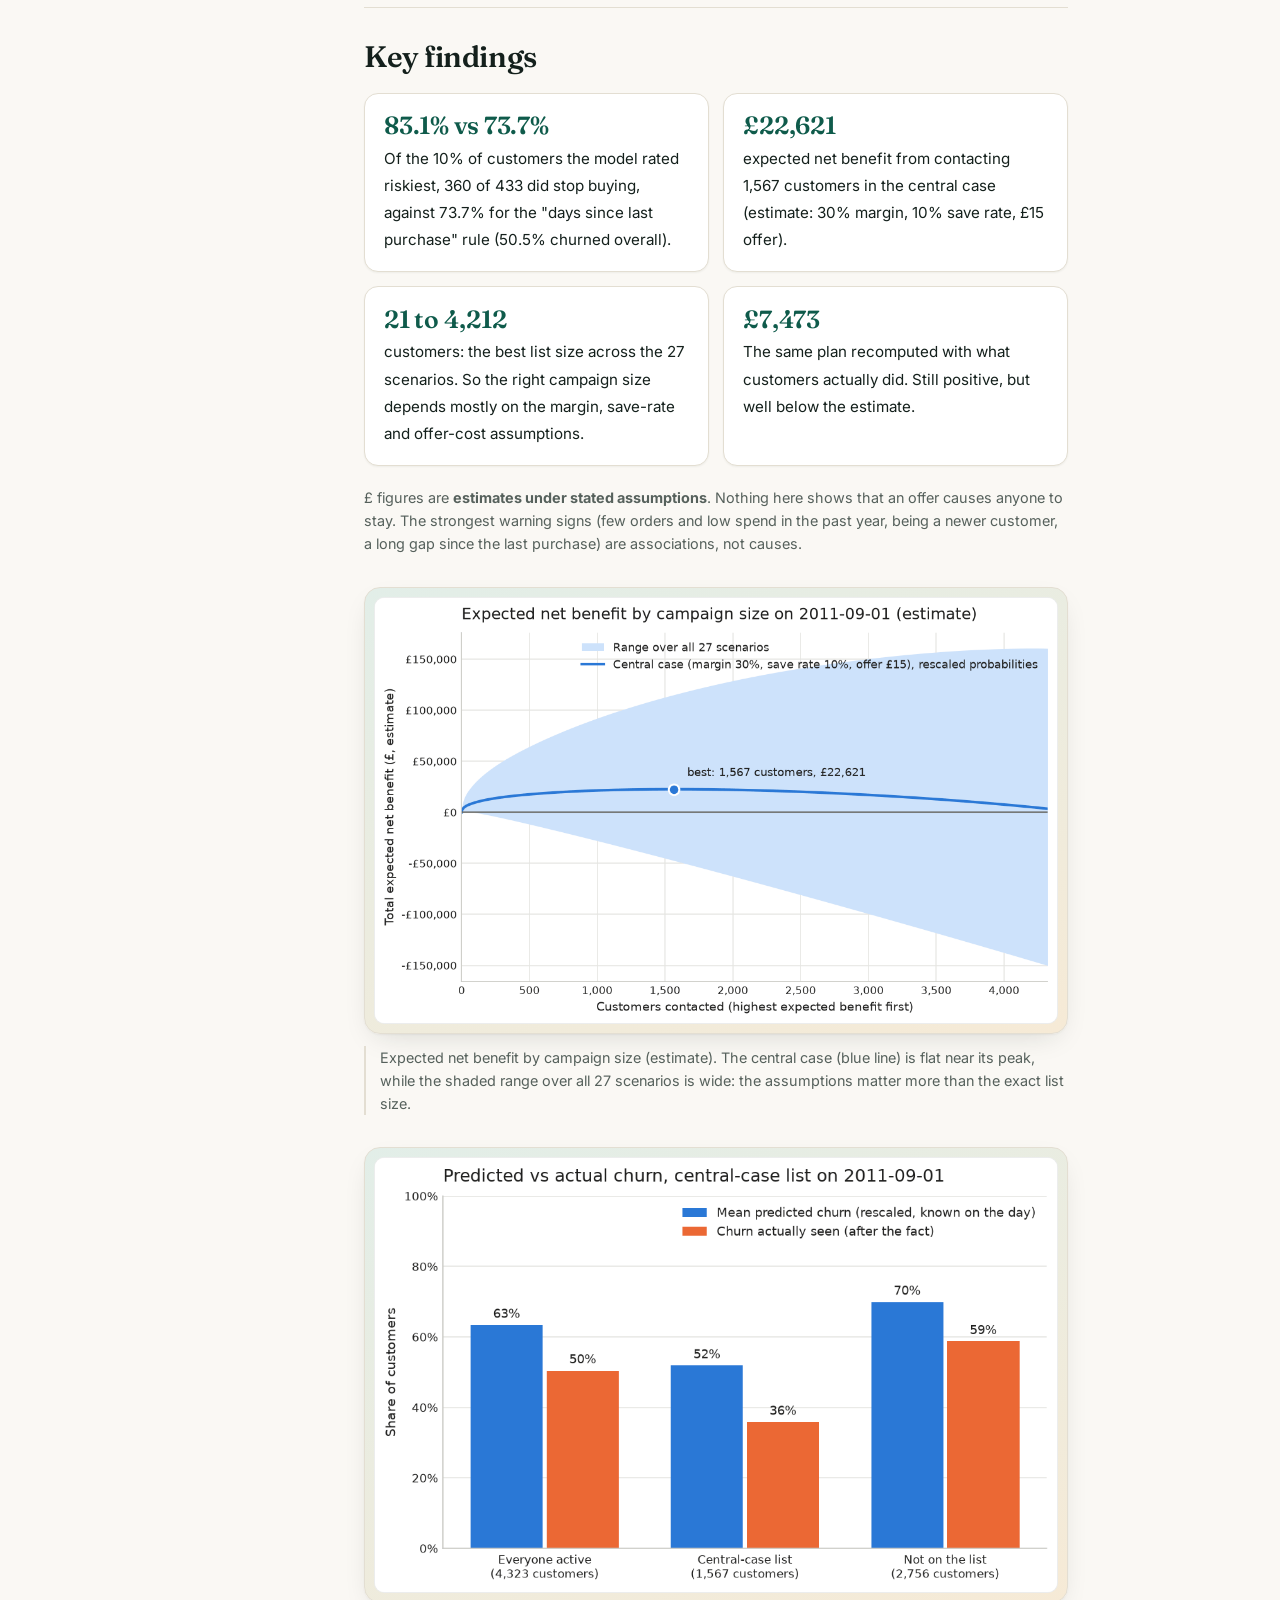
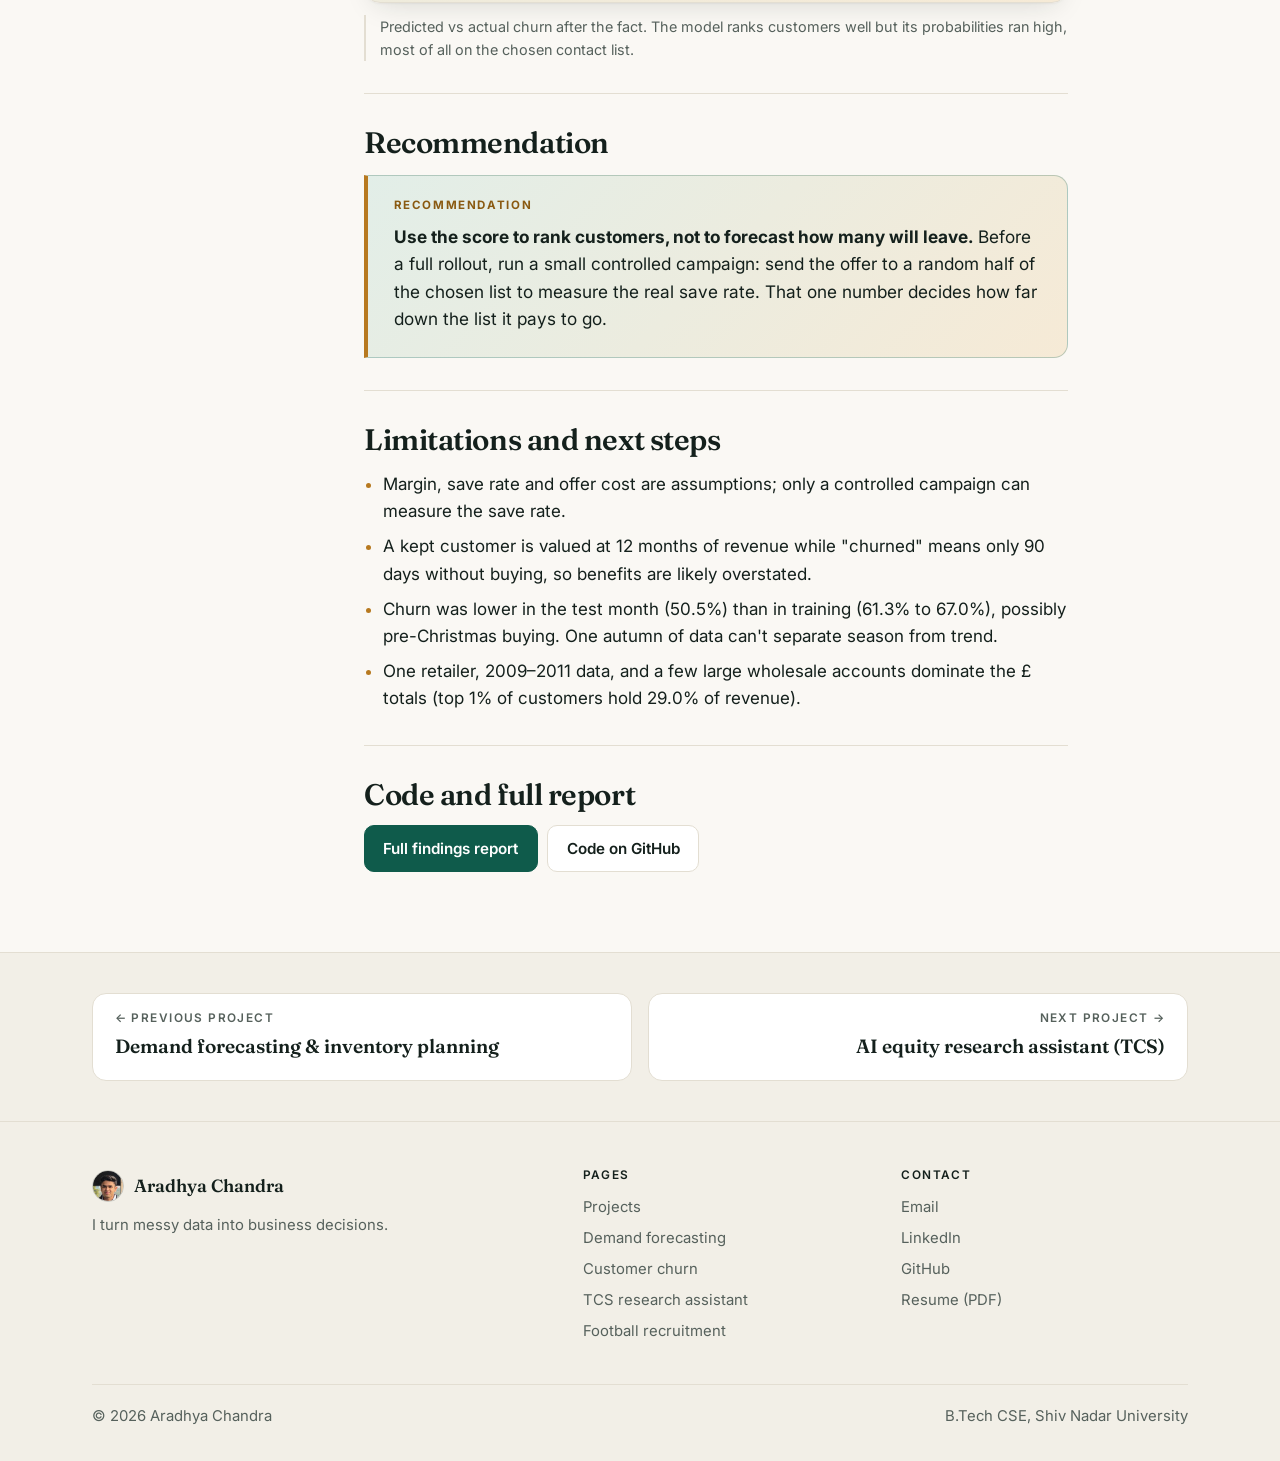
==== commit 37f876d3: "Fix overclaims after project reviews: churn list precision wording, 10 stock-changing settings, camp" ====
--- a/projects/customer-churn.html
+++ b/projects/customer-churn.html
@@ -102,7 +102,7 @@
         <div class="findings">
       <div class="finding"><strong>83.1% vs 73.7%</strong><span>Of the 10% of customers the model rated riskiest, 360 of 433 did stop buying, against 73.7% for the "days since last purchase" rule (50.5% churned overall).</span></div>
       <div class="finding"><strong>£22,621</strong><span>expected net benefit from contacting 1,567 customers in the central case (estimate: 30% margin, 10% save rate, £15 offer).</span></div>
-      <div class="finding"><strong>21 to 4,212</strong><span>customers: the best list size across the 27 scenarios. The answer depends far more on the assumptions than on the model.</span></div>
+      <div class="finding"><strong>21 to 4,212</strong><span>customers: the best list size across the 27 scenarios. So the right campaign size depends mostly on the margin, save-rate and offer-cost assumptions.</span></div>
       <div class="finding"><strong>£7,473</strong><span>The same plan recomputed with what customers actually did. Still positive, but well below the estimate.</span></div>
     </div>
     <p class="note">£ figures are <strong>estimates under stated assumptions</strong>. Nothing here shows that an offer causes anyone to stay. The strongest warning signs (few orders and low spend in the past year, being a newer customer, a long gap since the last purchase) are associations, not causes.</p>
--- a/assets/css/style.css
+++ b/assets/css/style.css
@@ -186,7 +186,23 @@
   border-radius: 22px; border: 1.5px solid color-mix(in srgb, var(--accent) 45%, transparent);
   background: color-mix(in srgb, var(--accent-soft) 60%, transparent);
 }
-@media (max-width: 959px) { .portrait { order: -1; } .hero-grid { gap: 2rem; } }
+/* Phones and tablets (up to 959px), option B: a small round photo beside the eyebrow and name.
+   The text column joins the hero grid so the photo can share the name's rows; no HTML change. */
+@media (max-width: 959px) {
+  .hero-grid { grid-template-columns: auto minmax(0, 1fr); column-gap: 1rem; row-gap: 0; align-items: center; }
+  .hero-text { display: contents; }
+  .hero-id { grid-column: 2; grid-row: 1; align-self: end; margin-bottom: .45rem; }
+  .hero h1 { grid-column: 2; grid-row: 2; align-self: start; margin-bottom: 0; }
+  .portrait { grid-column: 1; grid-row: 1 / span 2; align-self: center; width: 4.75rem; max-width: none; margin: 0 0 0 5px; /* ring stays inside the gutter */
+    border-radius: 50%; overflow: hidden;
+    box-shadow: 0 0 0 3px var(--bg), 0 0 0 4.5px color-mix(in srgb, var(--accent) 55%, transparent); }
+  .portrait img { aspect-ratio: 1; border-radius: 0; border: 0; box-shadow: none;
+    object-position: 50% 18%; transform: scale(1.75); transform-origin: 52% 24%; }   /* zoom onto the face */
+  .portrait::before { display: none; }
+  .headline, .subline, .hero .btns { grid-column: 1 / -1; }
+  .headline { margin-top: 1.1rem; }
+}
+@media (min-width: 600px) and (max-width: 959px) { .portrait { width: 5.5rem; } }
 @media (min-width: 960px) {
   .portrait { max-width: 21.25rem; justify-self: center; } /* 340px */
 }
@@ -457,3 +473,12 @@
 .data-credit { display: flex; flex-wrap: wrap; align-items: center; gap: .9rem 1.2rem; background: var(--surface); border: 1px solid var(--border); border-radius: var(--radius); padding: 1rem 1.2rem; margin: 1.25rem 0 0; }
 .data-credit img { width: 180px; height: auto; flex: none; background: #fff; padding: .55rem .75rem; border-radius: 8px; border: 1px solid rgba(20,32,28,.08); }
 .data-credit p { flex: 1 1 16rem; margin: 0; font-size: .9rem; color: var(--muted); }
+
+/* Video in a project card (TCS demo): same frame as the chart shots, 16:9 */
+.shot-media { margin: 0; min-width: 0; }
+.shot-video { aspect-ratio: 16 / 9; background: #f4f3ef; }
+.shot-video video { display: block; width: 100%; height: 100%; object-fit: cover; }
+.shot-media .shot:hover { transform: none; box-shadow: var(--shadow); } /* no lift while using the player */
+.shot-media figcaption { margin-top: .7rem; padding-left: 0; border-left: 0; font-size: .9rem; color: var(--muted); }
+.shot-media figcaption::after { content: none; }
+@media (min-width: 960px) { .feature:nth-child(even) .shot-media { order: 2; } }
